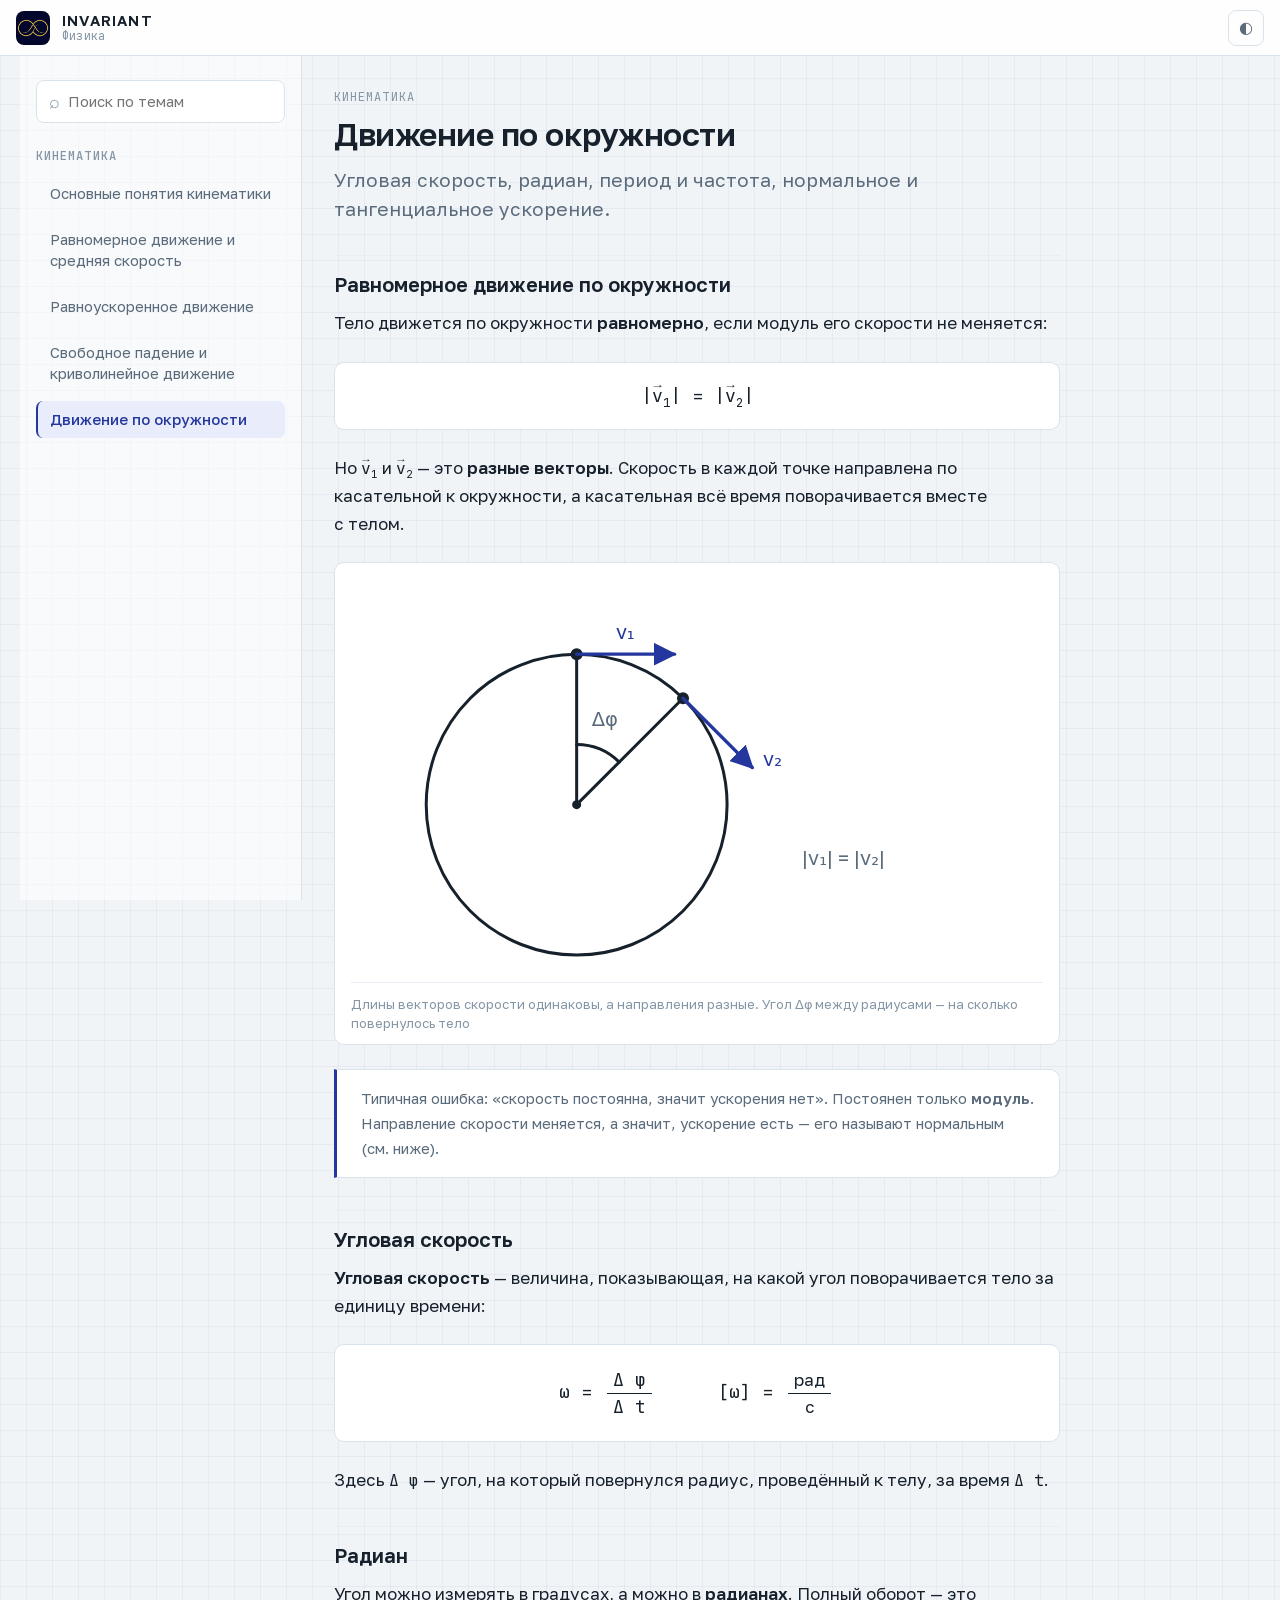
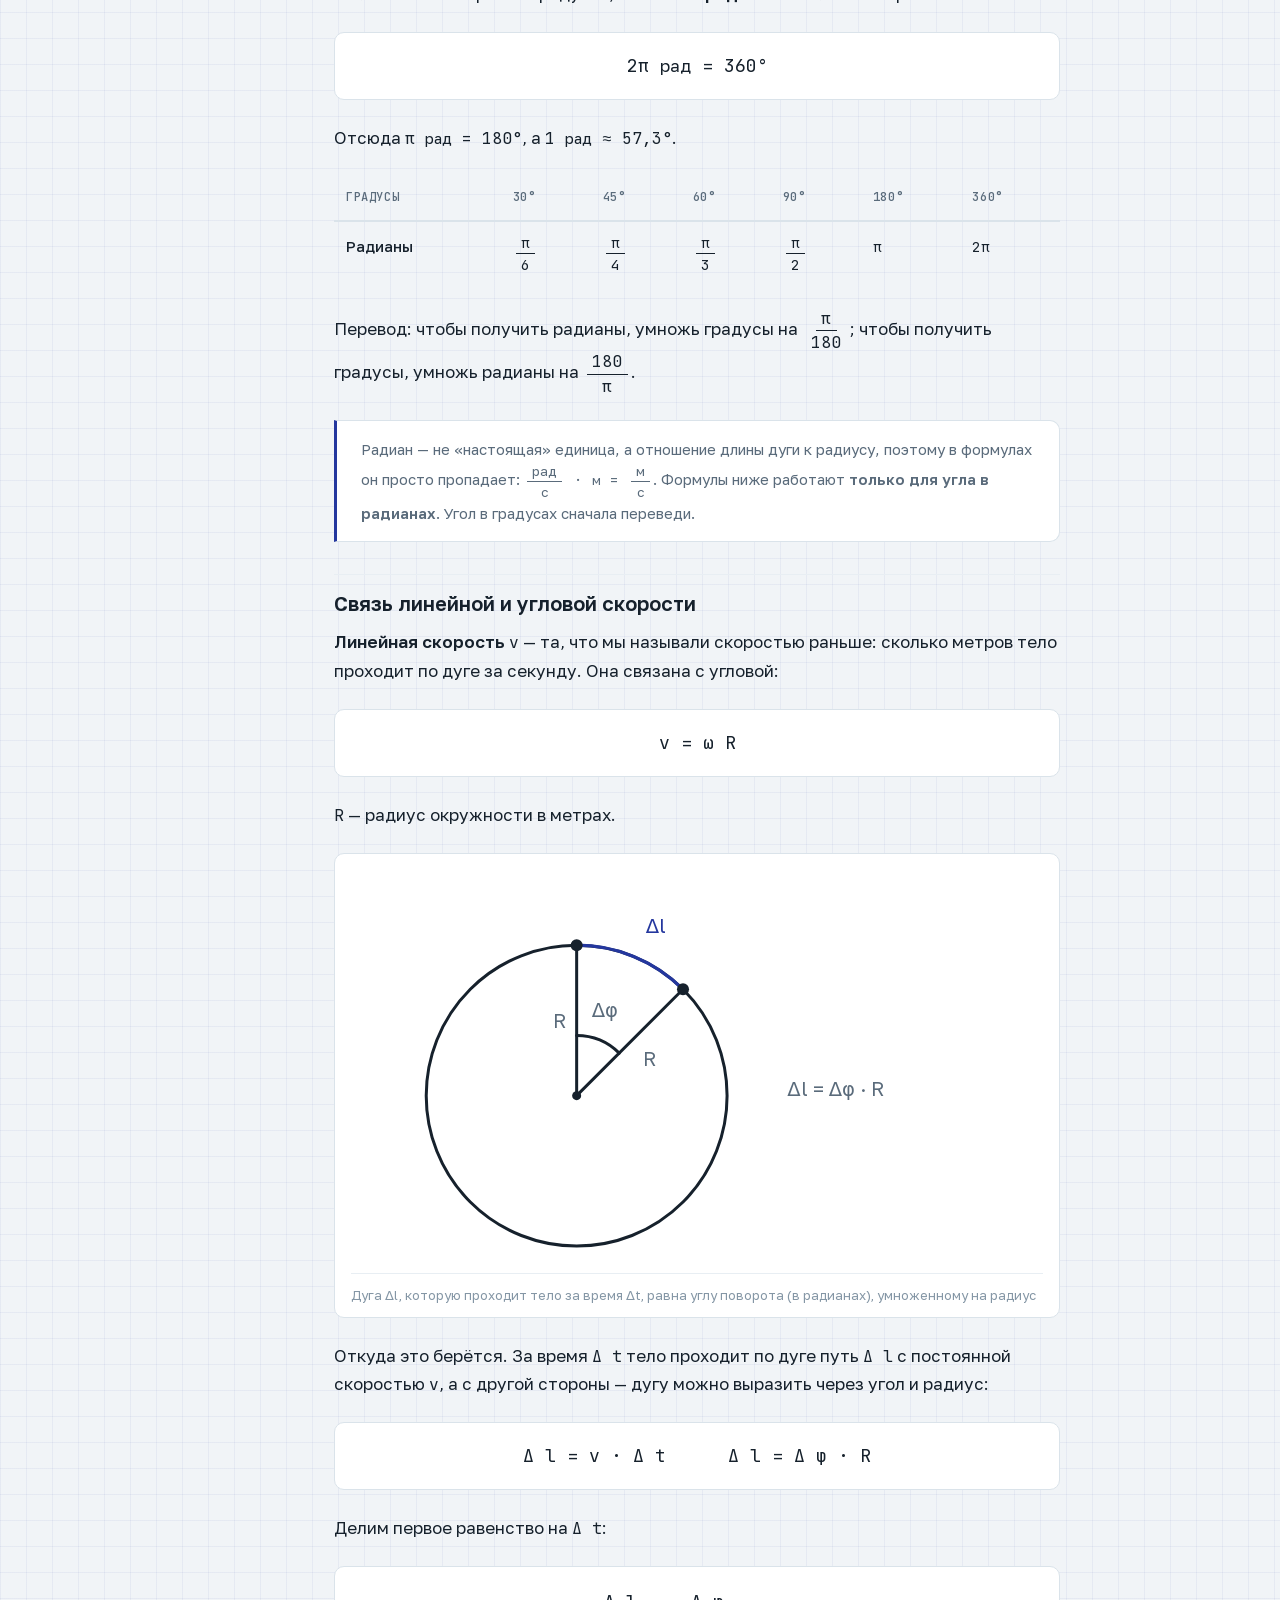
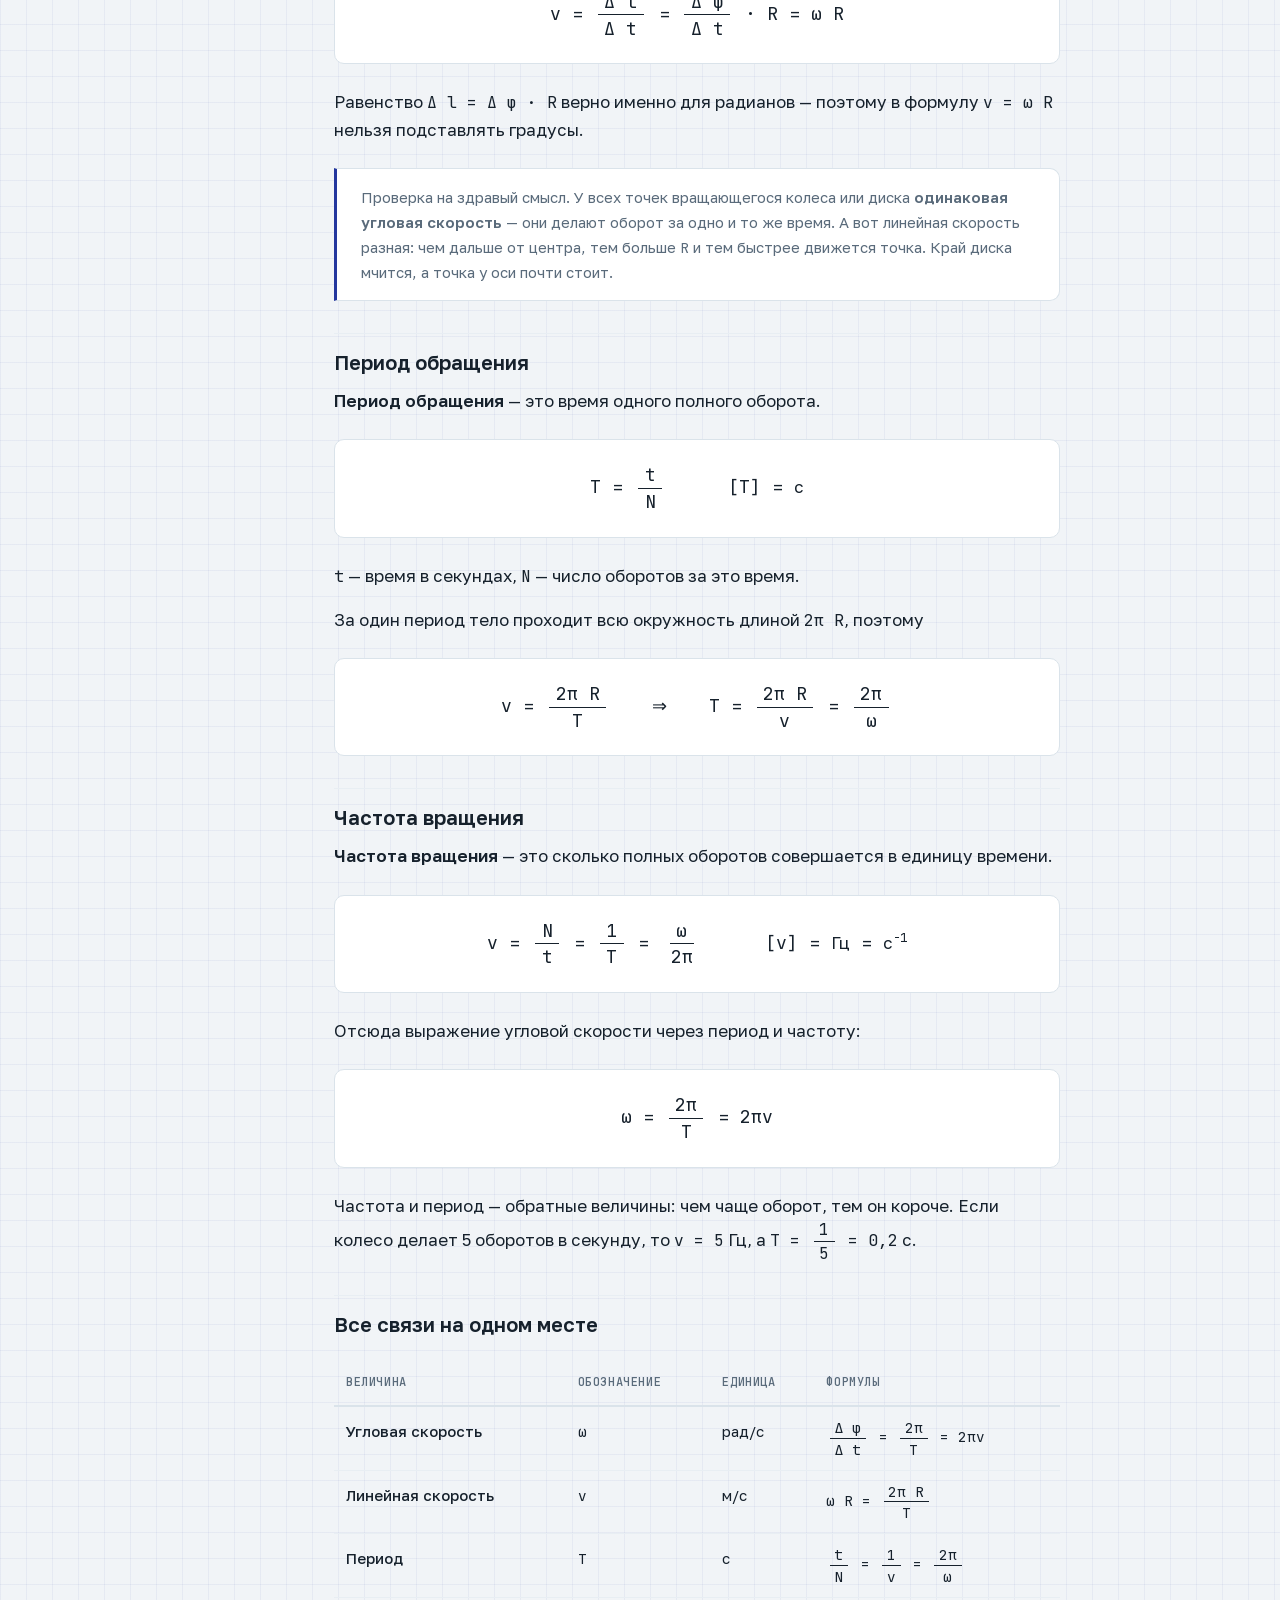
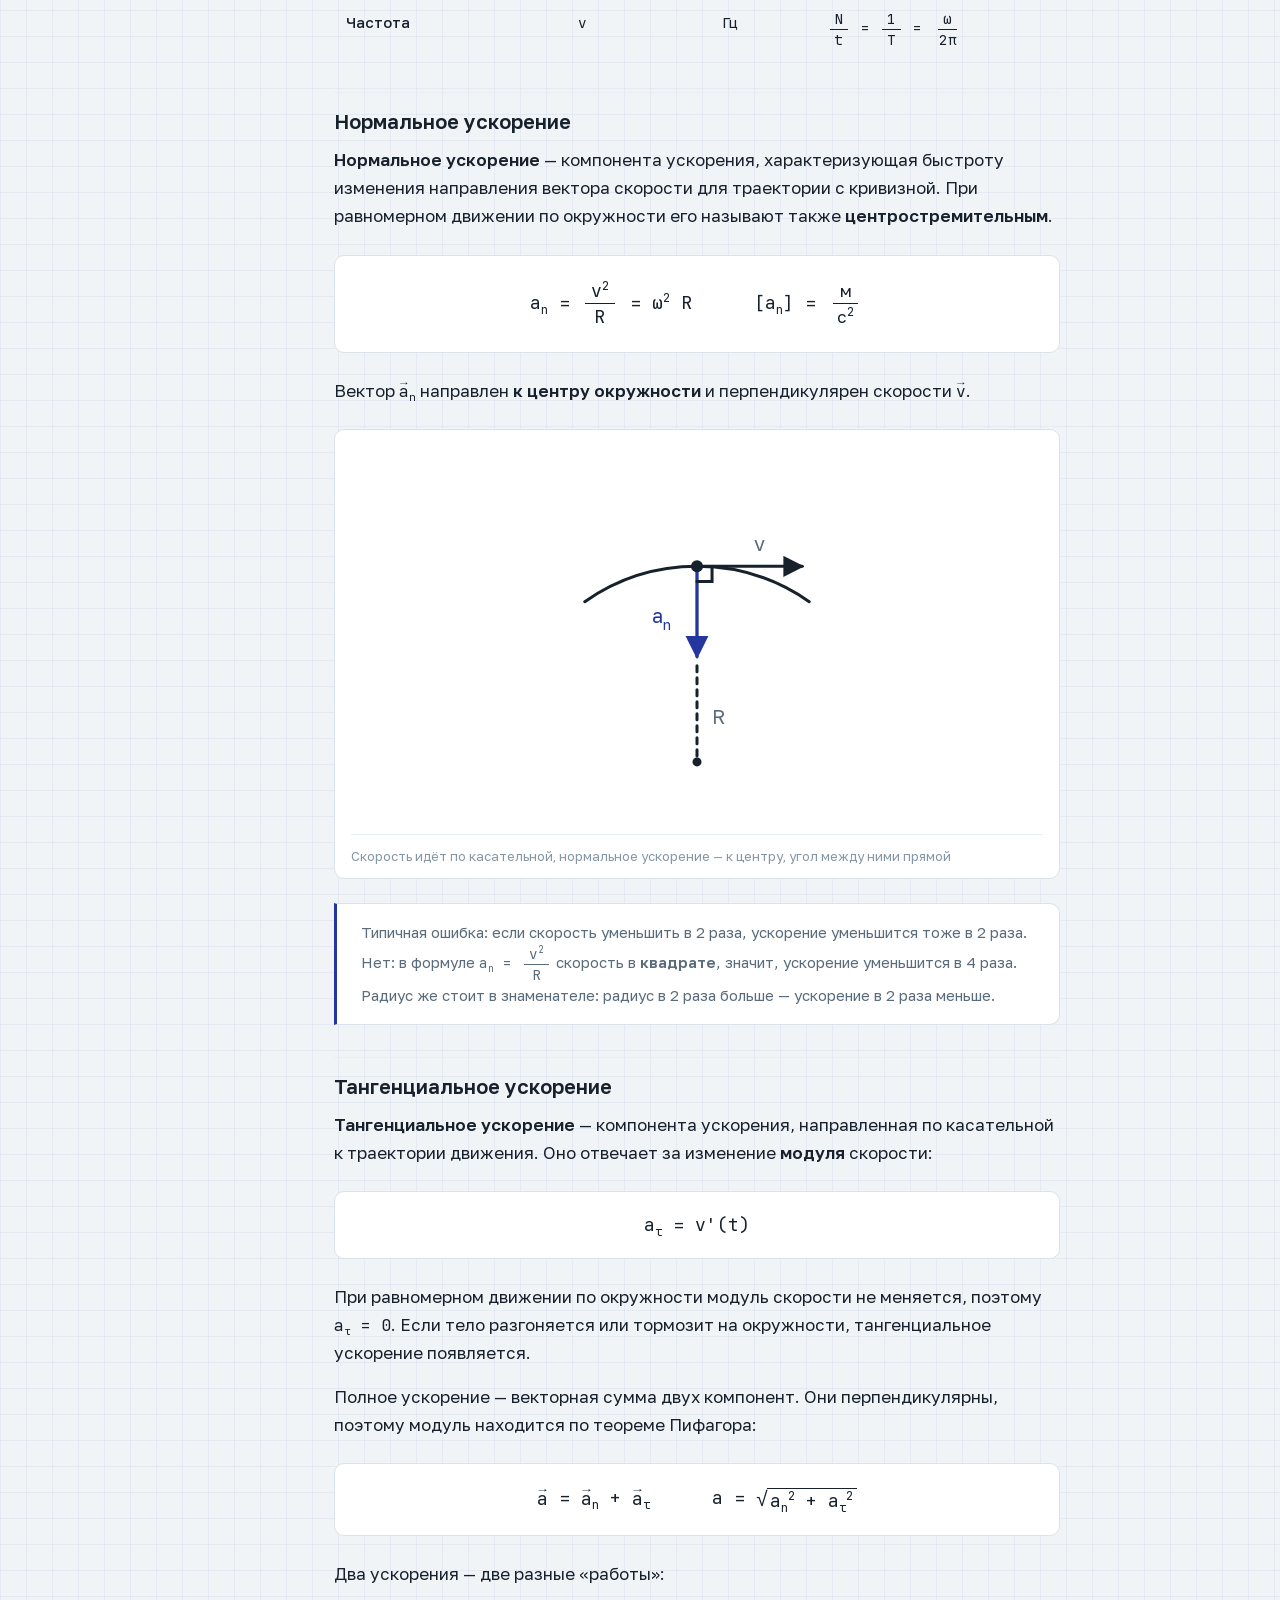
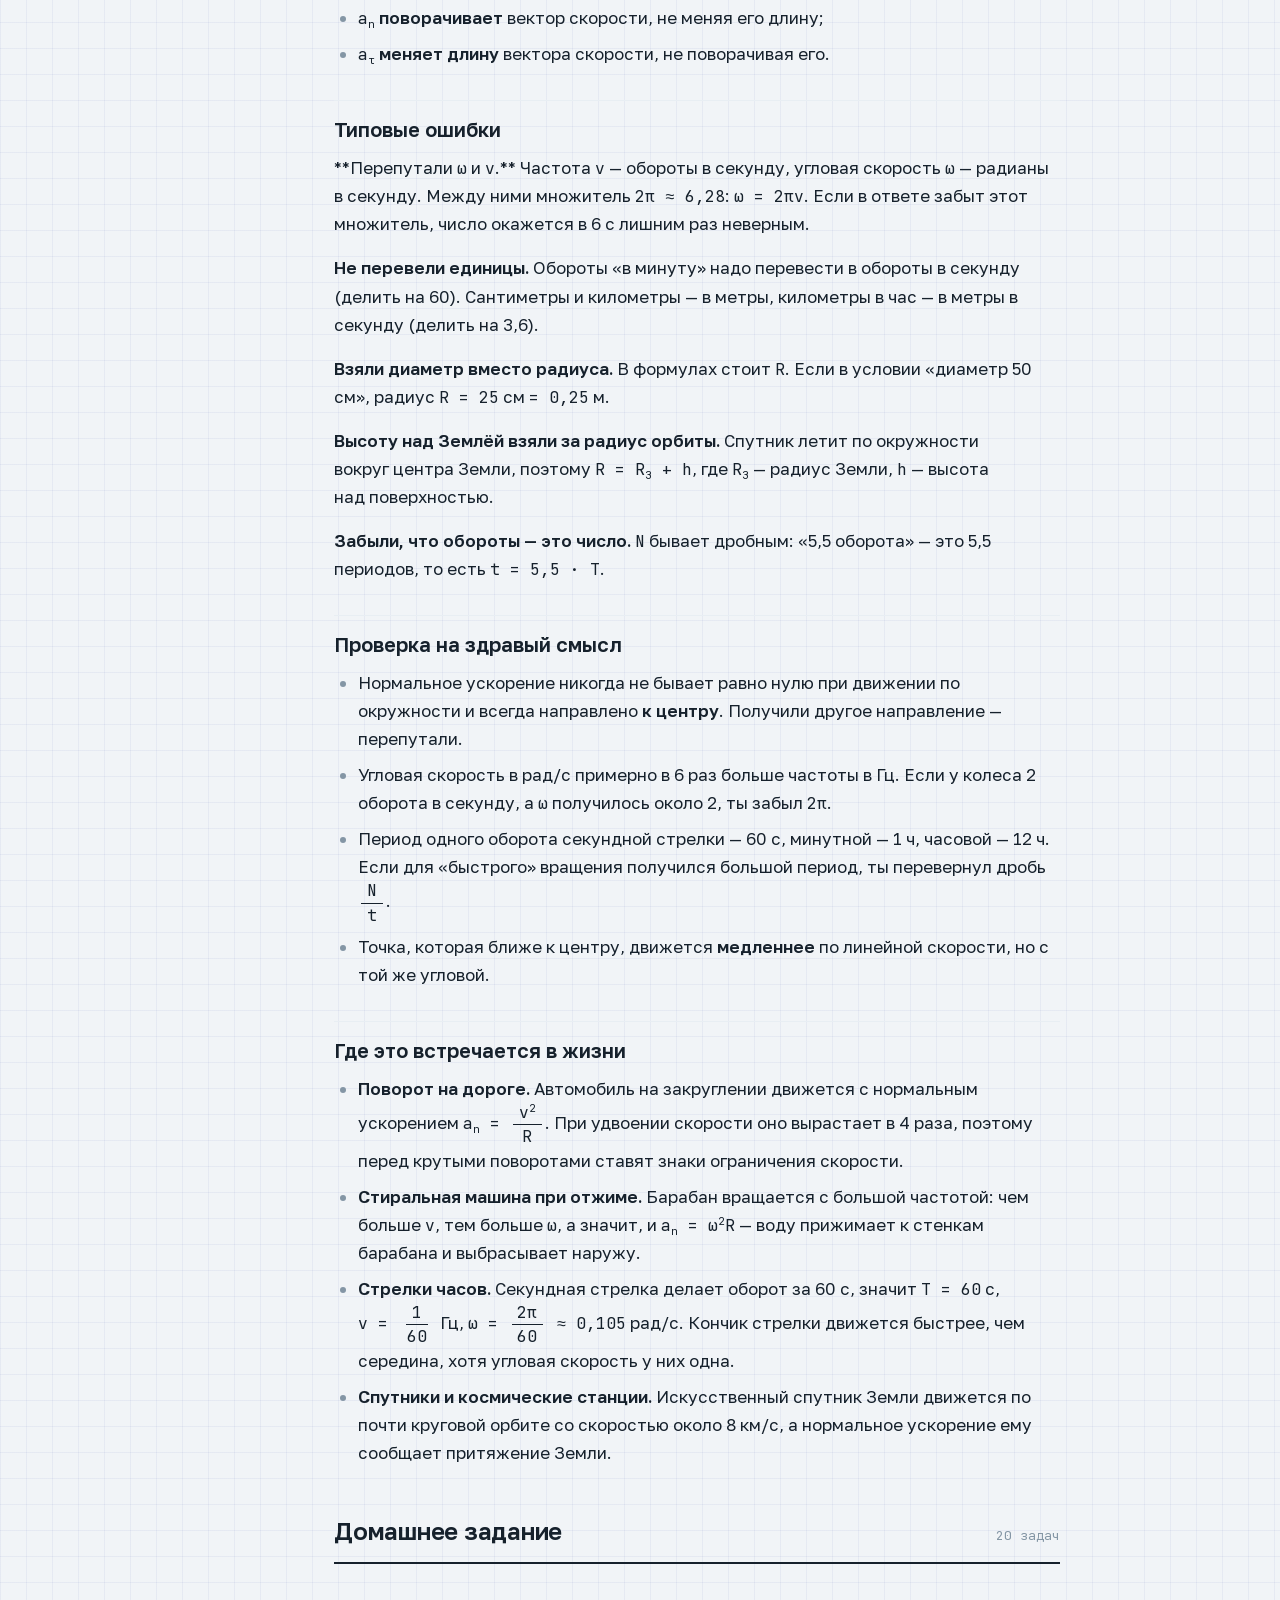
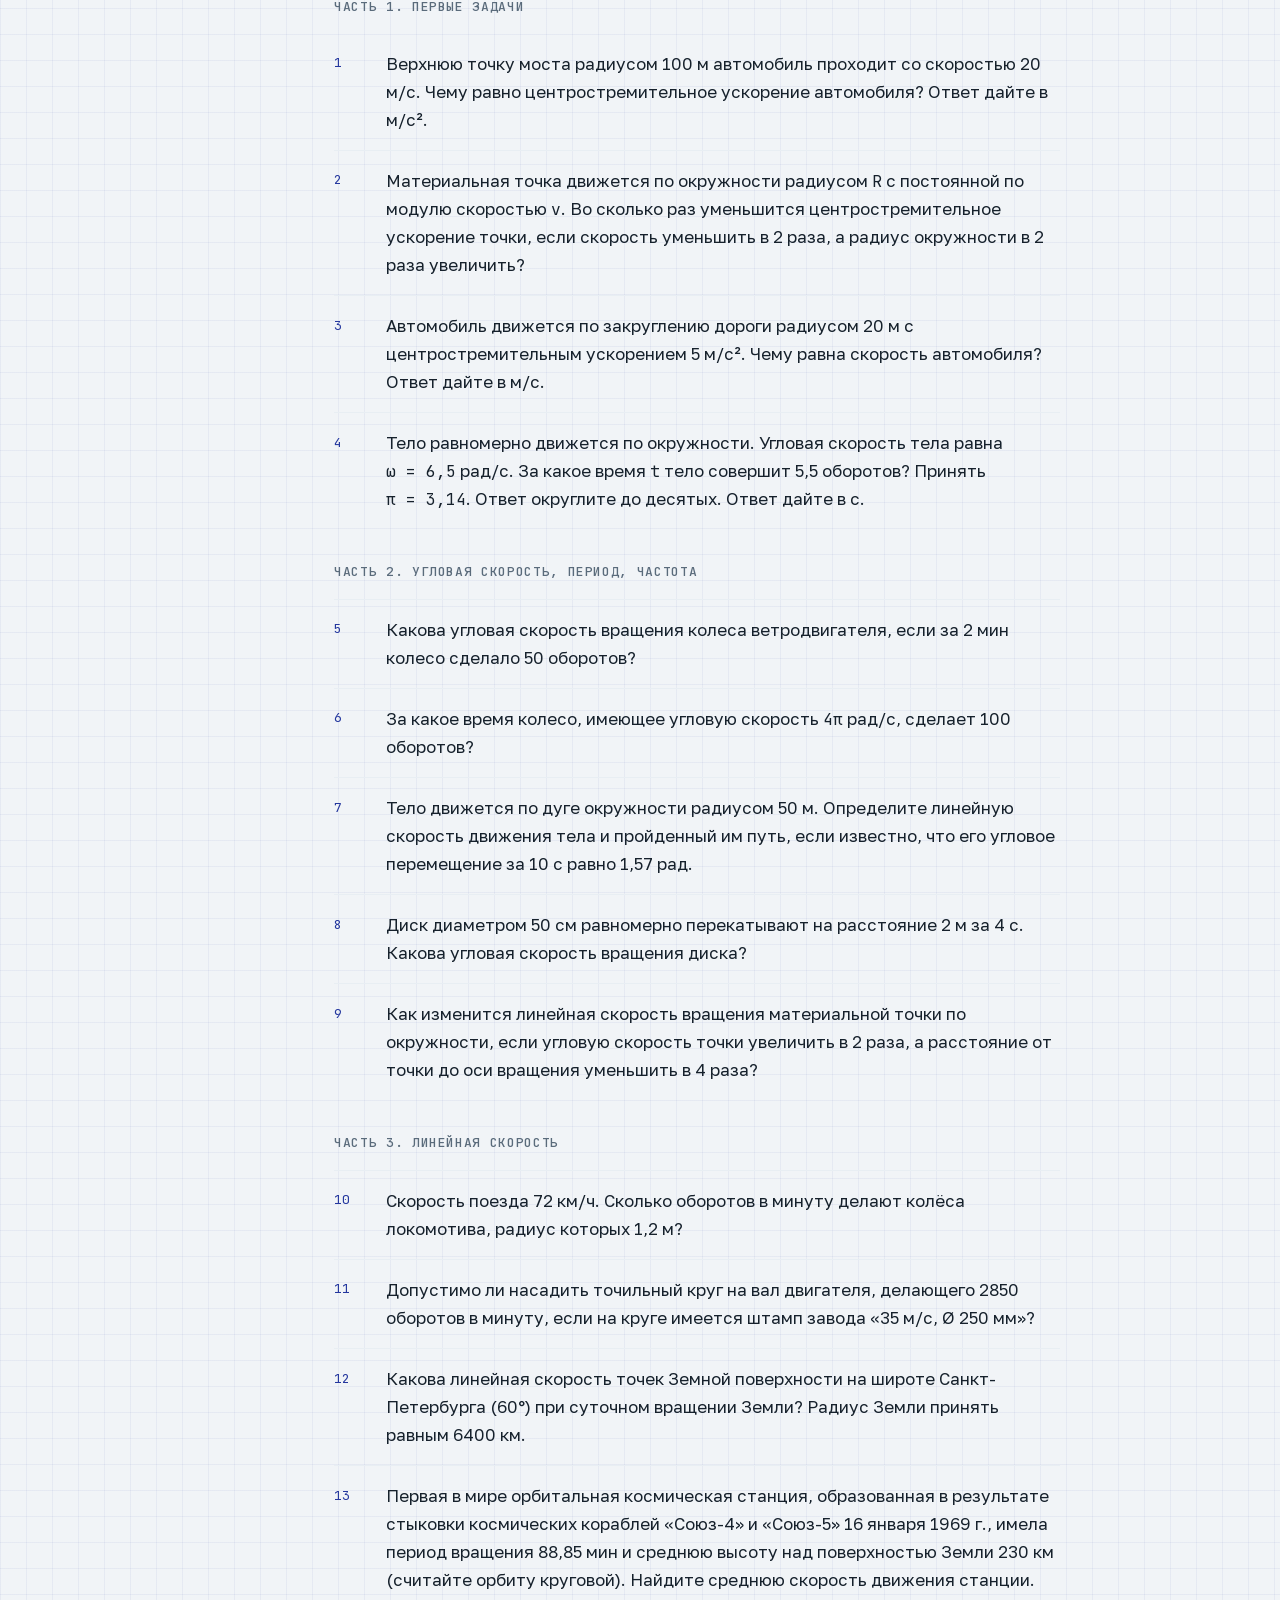
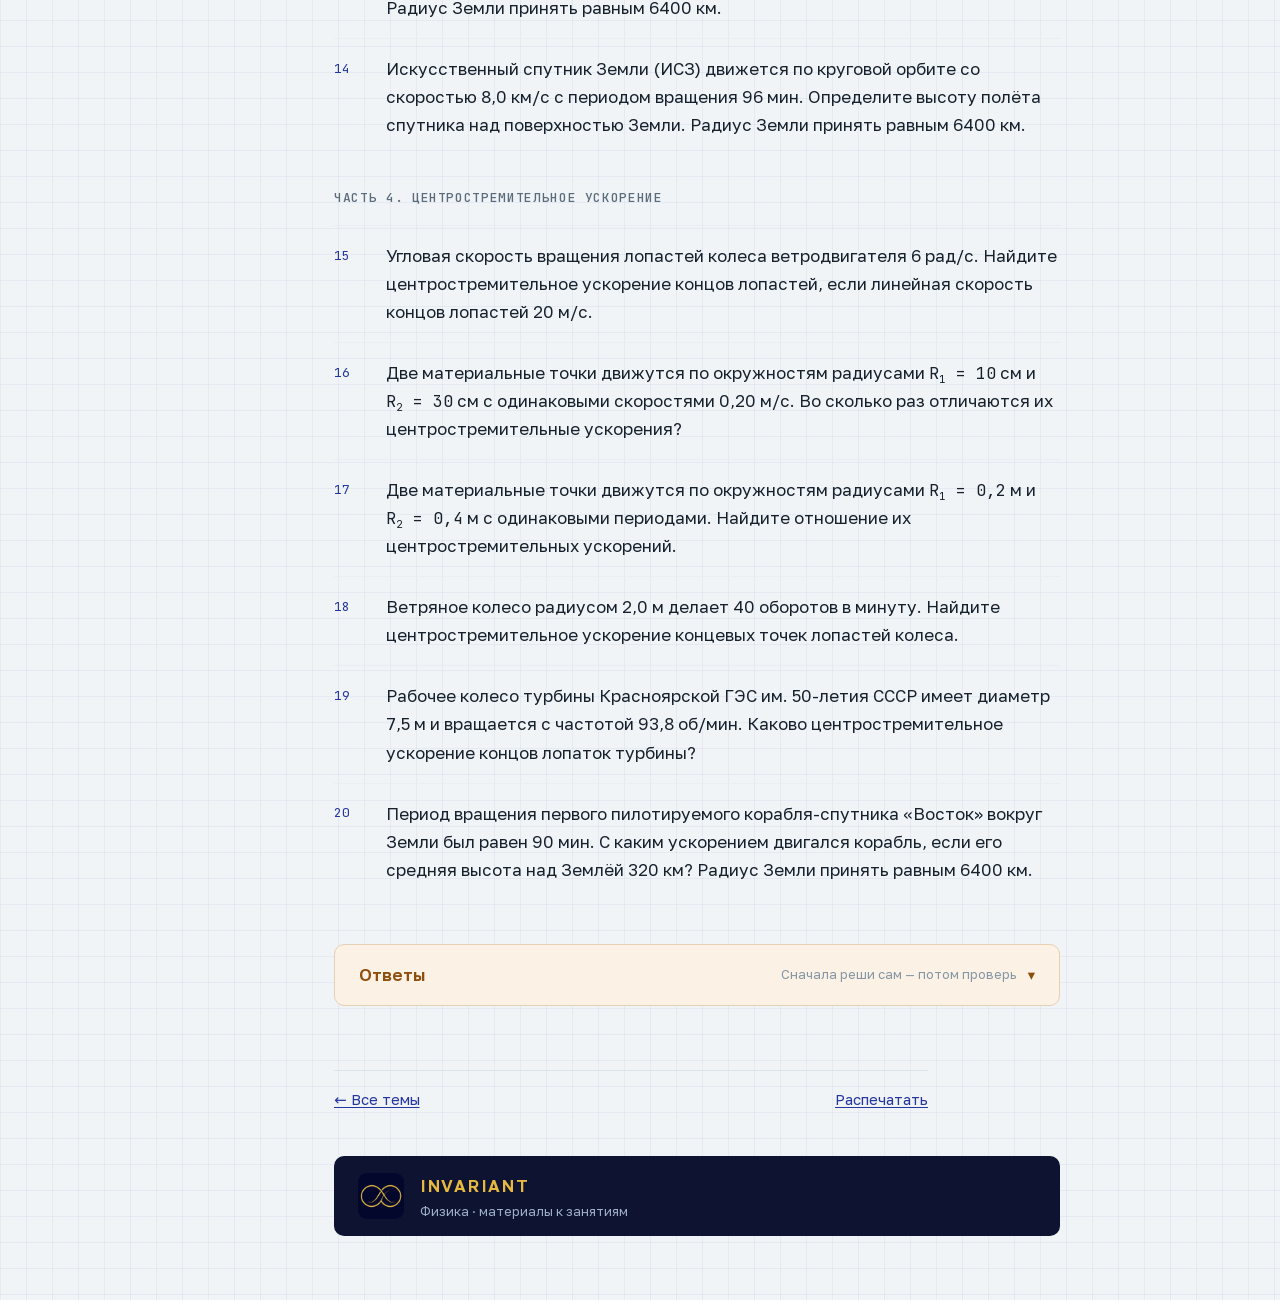
==== docs/t/kinematika/dvizhenie-po-okruzhnosti.html @ 4620480b "Тема: движение по окружности Угловая скорость, радиан (2π рад = 360°), период, частота, нормальное и" ====
<!doctype html>
<html lang="ru" class="">
<head>
<meta charset="utf-8">
<meta name="viewport" content="width=device-width, initial-scale=1">
<title>Движение по окружности — INVARIANT</title>
<link rel="stylesheet" href="../../assets/fonts.css">
<link rel="stylesheet" href="../../assets/style.css">
<link rel="icon" href="../../assets/img/logo-mark.png">
<link rel="apple-touch-icon" href="../../assets/img/logo-mark.png">
<meta name="theme-color" content="#0d1330">
</head>
<body>
<header class="topbar">
<button class="icon-btn menu-btn" id="menu-btn" aria-label="Открыть список тем" aria-expanded="false">☰</button>
<a class="brand" href="../../index.html">
  <img class="brand-logo" src="../../assets/img/logo-mark.png" alt="" width="34" height="34">
  <span class="brand-text">INVARIANT<span class="brand-sub">Физика</span></span>
</a>
<div class="topbar-right">
<button class="icon-btn" id="theme-btn" aria-label="Сменить оформление">◐</button>
</div>
</header>
<div class="shell">
<nav class="sidebar" id="sidebar" aria-label="Разделы">
<div class="nav-inner">
<label class="search-box">
  <span class="search-icon" aria-hidden="true">⌕</span>
  <input type="search" id="nav-search" placeholder="Поиск по темам" autocomplete="off" aria-label="Поиск по темам">
</label>
<div id="nav-list"><div class="nav-group"><h3>Кинематика</h3><ul><li><a href="../../t/kinematika/osnovnye-ponyatiya.html">Основные понятия кинематики</a></li><li><a href="../../t/kinematika/srednyaya-skorost.html">Равномерное движение и средняя скорость</a></li><li><a href="../../t/kinematika/ravnouskorennoe-dvizhenie.html">Равноускоренное движение</a></li><li><a href="../../t/kinematika/svobodnoe-padenie-i-krivolineynoe-dvizhenie.html">Свободное падение и криволинейное движение</a></li><li><a href="../../t/kinematika/dvizhenie-po-okruzhnosti.html" class="active">Движение по окружности</a></li></ul></div></div>
<p class="nav-empty" id="nav-empty" hidden>Ничего не нашлось</p>
</div>
</nav>
<main class="content">
<article class="topic">
<p class="eyebrow">Кинематика</p>
<h1>Движение по окружности</h1>
<p class="lede">Угловая скорость, радиан, период и частота, нормальное и тангенциальное ускорение.</p>
<section class="theory"><h3 id="ravnomernoe-dvizhenie-po-okruzhnosti">Равномерное движение по окружности</h3><p>Тело движется по окружности <strong>равномерно</strong>, если модуль его скорости не меняется:</p><div class="math-block">|<span class="m-vec">v</span><sub>1</sub>| = |<span class="m-vec">v</span><sub>2</sub>|</div><p>Но <span class="math"><span class="m-vec">v</span><sub>1</sub></span> и <span class="math"><span class="m-vec">v</span><sub>2</sub></span> — это <strong>разные векторы</strong>. Скорость в каждой точке направлена по касательной к окружности, а касательная всё время поворачивается вместе с телом.</p><figure class="fig">
<svg viewBox="0 0 460 260" role="img" aria-label="Тело на окружности в двух точках: скорости v1 и v2 равны по модулю и направлены по касательным, между радиусами угол Δφ">
  <defs>
    <marker id="ar-okr1" viewBox="0 0 10 10" refX="9" refY="5" markerWidth="7" markerHeight="7" orient="auto-start-reverse">
      <path d="M0 0 L10 5 L0 10 z" class="fig-fill-accent"/>
    </marker>
  </defs>
  <circle class="fig-line" cx="150" cy="150" r="100"/>
  <line class="fig-line" x1="150" y1="150" x2="150" y2="50"/>
  <line class="fig-line" x1="150" y1="150" x2="220.7" y2="79.3"/>
  <path class="fig-line" d="M150 110 A 40 40 0 0 1 178.3 121.7"/>
  <text class="fig-t" x="160" y="98">Δφ</text>
  <circle class="fig-fill" cx="150" cy="150" r="3"/>
  <circle class="fig-fill" cx="150" cy="50" r="4"/>
  <circle class="fig-fill" cx="220.7" cy="79.3" r="4"/>
  <line class="fig-accent" x1="150" y1="50" x2="215" y2="50" marker-end="url(#ar-okr1)"/>
  <text class="fig-t fig-t-accent" x="176" y="40">v₁</text>
  <line class="fig-accent" x1="220.7" y1="79.3" x2="266.7" y2="125.3" marker-end="url(#ar-okr1)"/>
  <text class="fig-t fig-t-accent" x="274" y="124">v₂</text>
  <text class="fig-t" x="300" y="190">|v₁| = |v₂|</text>
</svg>
<figcaption>Длины векторов скорости одинаковы, а направления разные. Угол Δφ между радиусами — на сколько повернулось тело</figcaption>
</figure><aside class="note"><p>Типичная ошибка: «скорость постоянна, значит ускорения нет». Постоянен только <strong>модуль</strong>. Направление скорости меняется, а значит, ускорение есть — его называют нормальным (см. ниже).</p></aside><h3 id="uglovaya-skorost">Угловая скорость</h3><p><strong>Угловая скорость</strong> — величина, показывающая, на какой угол поворачивается тело за единицу времени:</p><div class="math-block">ω = <span class="m-frac"><span class="m-num">Δ φ</span><span class="m-den">Δ t</span></span> <span class="m-gap"></span> [ω] = <span class="m-frac"><span class="m-num"><span class="m-text">рад</span></span><span class="m-den"><span class="m-text">с</span></span></span></div><p>Здесь <span class="math">Δ φ</span> — угол, на который повернулся радиус, проведённый к телу, за время <span class="math">Δ t</span>.</p><h3 id="radian">Радиан</h3><p>Угол можно измерять в градусах, а можно в <strong>радианах</strong>. Полный оборот — это</p><div class="math-block">2π <span class="m-text">рад</span> = 360°</div><p>Отсюда <span class="math">π <span class="m-text">рад</span> = 180°</span>, а <span class="math">1 <span class="m-text">рад</span> ≈ 57,3°</span>.</p><div class="table-wrap"><table><thead><tr><th>Градусы</th><th>30°</th><th>45°</th><th>60°</th><th>90°</th><th>180°</th><th>360°</th></tr></thead><tbody><tr><td>Радианы</td><td><span class="math"><span class="m-frac"><span class="m-num">π</span><span class="m-den">6</span></span></span></td><td><span class="math"><span class="m-frac"><span class="m-num">π</span><span class="m-den">4</span></span></span></td><td><span class="math"><span class="m-frac"><span class="m-num">π</span><span class="m-den">3</span></span></span></td><td><span class="math"><span class="m-frac"><span class="m-num">π</span><span class="m-den">2</span></span></span></td><td><span class="math">π</span></td><td><span class="math">2π</span></td></tr></tbody></table></div><p>Перевод: чтобы получить радианы, умножь градусы на <span class="math"><span class="m-frac"><span class="m-num">π</span><span class="m-den">180</span></span></span>; чтобы получить градусы, умножь радианы на <span class="math"><span class="m-frac"><span class="m-num">180</span><span class="m-den">π</span></span></span>.</p><aside class="note"><p>Радиан — не «настоящая» единица, а отношение длины дуги к радиусу, поэтому в формулах он просто пропадает: <span class="math"><span class="m-frac"><span class="m-num"><span class="m-text">рад</span></span><span class="m-den"><span class="m-text">с</span></span></span> · <span class="m-text">м</span> = <span class="m-frac"><span class="m-num"><span class="m-text">м</span></span><span class="m-den"><span class="m-text">с</span></span></span></span>. Формулы ниже работают <strong>только для угла в радианах</strong>. Угол в градусах сначала переведи.</p></aside><h3 id="svyaz-lineynoy-i-uglovoy-skorosti">Связь линейной и угловой скорости</h3><p><strong>Линейная скорость</strong> <span class="math">v</span> — та, что мы называли скоростью раньше: сколько метров тело проходит по дуге за секунду. Она связана с угловой:</p><div class="math-block">v = ω R</div><p><span class="math">R</span> — радиус окружности в метрах.</p><figure class="fig">
<svg viewBox="0 0 460 260" role="img" aria-label="Дуга Δl на окружности радиуса R, стягиваемая углом Δφ">
  <circle class="fig-line" cx="150" cy="150" r="100"/>
  <line class="fig-line" x1="150" y1="150" x2="150" y2="50"/>
  <line class="fig-line" x1="150" y1="150" x2="220.7" y2="79.3"/>
  <path class="fig-accent" d="M150 50 A 100 100 0 0 1 220.7 79.3"/>
  <path class="fig-line" d="M150 110 A 40 40 0 0 1 178.3 121.7"/>
  <text class="fig-t" x="160" y="98">Δφ</text>
  <text class="fig-t" x="134" y="105">R</text>
  <text class="fig-t" x="194" y="130">R</text>
  <text class="fig-t fig-t-accent" x="196" y="42">Δl</text>
  <circle class="fig-fill" cx="150" cy="150" r="3"/>
  <circle class="fig-fill" cx="150" cy="50" r="4"/>
  <circle class="fig-fill" cx="220.7" cy="79.3" r="4"/>
  <text class="fig-t" x="290" y="150">Δl = Δφ · R</text>
</svg>
<figcaption>Дуга Δl, которую проходит тело за время Δt, равна углу поворота (в радианах), умноженному на радиус</figcaption>
</figure><p>Откуда это берётся. За время <span class="math">Δ t</span> тело проходит по дуге путь <span class="math">Δ l</span> с постоянной скоростью <span class="math">v</span>, а с другой стороны — дугу можно выразить через угол и радиус:</p><div class="math-block">Δ l = v · Δ t <span class="m-gap"></span> Δ l = Δ φ · R</div><p>Делим первое равенство на <span class="math">Δ t</span>:</p><div class="math-block">v = <span class="m-frac"><span class="m-num">Δ l</span><span class="m-den">Δ t</span></span> = <span class="m-frac"><span class="m-num">Δ φ</span><span class="m-den">Δ t</span></span> · R = ω R</div><p>Равенство <span class="math">Δ l = Δ φ · R</span> верно именно для радианов — поэтому в формулу <span class="math">v = ω R</span> нельзя подставлять градусы.</p><aside class="note"><p>Проверка на здравый смысл. У всех точек вращающегося колеса или диска <strong>одинаковая угловая скорость</strong> — они делают оборот за одно и то же время. А вот линейная скорость разная: чем дальше от центра, тем больше <span class="math">R</span> и тем быстрее движется точка. Край диска мчится, а точка у оси почти стоит.</p></aside><h3 id="period-obrascheniya">Период обращения</h3><p><strong>Период обращения</strong> — это время одного полного оборота.</p><div class="math-block">T = <span class="m-frac"><span class="m-num">t</span><span class="m-den">N</span></span> <span class="m-gap"></span> [T] = <span class="m-text">с</span></div><p><span class="math">t</span> — время в секундах, <span class="math">N</span> — число оборотов за это время.</p><p>За один период тело проходит всю окружность длиной <span class="math">2π R</span>, поэтому</p><div class="math-block">v = <span class="m-frac"><span class="m-num">2π R</span><span class="m-den">T</span></span> <span class="m-gap-s"></span> ⇒ <span class="m-gap-s"></span> T = <span class="m-frac"><span class="m-num">2π R</span><span class="m-den">v</span></span> = <span class="m-frac"><span class="m-num">2π</span><span class="m-den">ω</span></span></div><h3 id="chastota-vrascheniya">Частота вращения</h3><p><strong>Частота вращения</strong> — это сколько полных оборотов совершается в единицу времени.</p><div class="math-block">ν = <span class="m-frac"><span class="m-num">N</span><span class="m-den">t</span></span> = <span class="m-frac"><span class="m-num">1</span><span class="m-den">T</span></span> = <span class="m-frac"><span class="m-num">ω</span><span class="m-den">2π</span></span> <span class="m-gap"></span> [ν] = <span class="m-text">Гц</span> = <span class="m-text">с</span><sup>-1</sup></div><p>Отсюда выражение угловой скорости через период и частоту:</p><div class="math-block">ω = <span class="m-frac"><span class="m-num">2π</span><span class="m-den">T</span></span> = 2πν</div><p>Частота и период — обратные величины: чем чаще оборот, тем он короче. Если колесо делает 5 оборотов в секунду, то <span class="math">ν = 5</span> Гц, а <span class="math">T = <span class="m-frac"><span class="m-num">1</span><span class="m-den">5</span></span> = 0,2</span> с.</p><h3 id="vse-svyazi-na-odnom-meste">Все связи на одном месте</h3><div class="table-wrap"><table><thead><tr><th>Величина</th><th>Обозначение</th><th>Единица</th><th>Формулы</th></tr></thead><tbody><tr><td>Угловая скорость</td><td><span class="math">ω</span></td><td>рад/с</td><td><span class="math"><span class="m-frac"><span class="m-num">Δ φ</span><span class="m-den">Δ t</span></span> = <span class="m-frac"><span class="m-num">2π</span><span class="m-den">T</span></span> = 2πν</span></td></tr><tr><td>Линейная скорость</td><td><span class="math">v</span></td><td>м/с</td><td><span class="math">ω R = <span class="m-frac"><span class="m-num">2π R</span><span class="m-den">T</span></span></span></td></tr><tr><td>Период</td><td><span class="math">T</span></td><td>с</td><td><span class="math"><span class="m-frac"><span class="m-num">t</span><span class="m-den">N</span></span> = <span class="m-frac"><span class="m-num">1</span><span class="m-den">ν</span></span> = <span class="m-frac"><span class="m-num">2π</span><span class="m-den">ω</span></span></span></td></tr><tr><td>Частота</td><td><span class="math">ν</span></td><td>Гц</td><td><span class="math"><span class="m-frac"><span class="m-num">N</span><span class="m-den">t</span></span> = <span class="m-frac"><span class="m-num">1</span><span class="m-den">T</span></span> = <span class="m-frac"><span class="m-num">ω</span><span class="m-den">2π</span></span></span></td></tr></tbody></table></div><h3 id="normalnoe-uskorenie">Нормальное ускорение</h3><p><strong>Нормальное ускорение</strong> — компонента ускорения, характеризующая быстроту изменения направления вектора скорости для траектории с кривизной. При равномерном движении по окружности его называют также <strong>центростремительным</strong>.</p><div class="math-block">a<sub>n</sub> = <span class="m-frac"><span class="m-num">v<sup>2</sup></span><span class="m-den">R</span></span> = ω<sup>2</sup> R <span class="m-gap"></span> [a<sub>n</sub>] = <span class="m-frac"><span class="m-num"><span class="m-text">м</span></span><span class="m-den"><span class="m-text">с</span><sup>2</sup></span></span></div><p>Вектор <span class="math"><span class="m-vec">a</span><sub>n</sub></span> направлен <strong>к центру окружности</strong> и перпендикулярен скорости <span class="math"><span class="m-vec">v</span></span>.</p><figure class="fig">
<svg viewBox="0 0 460 250" role="img" aria-label="Участок окружности радиуса R: скорость v направлена по касательной, нормальное ускорение a_n — к центру, под прямым углом к скорости">
  <defs>
    <marker id="ar-okr3" viewBox="0 0 10 10" refX="9" refY="5" markerWidth="7" markerHeight="7" orient="auto-start-reverse">
      <path d="M0 0 L10 5 L0 10 z" class="fig-fill"/>
    </marker>
    <marker id="ar-okr3a" viewBox="0 0 10 10" refX="9" refY="5" markerWidth="7" markerHeight="7" orient="auto-start-reverse">
      <path d="M0 0 L10 5 L0 10 z" class="fig-fill-accent"/>
    </marker>
  </defs>
  <path class="fig-line" d="M155.4 103.5 A 130 130 0 0 1 304.6 103.5"/>
  <line class="fig-line" x1="230" y1="80" x2="300" y2="80" marker-end="url(#ar-okr3)"/>
  <text class="fig-t" x="268" y="70">v</text>
  <line class="fig-accent" x1="230" y1="80" x2="230" y2="140" marker-end="url(#ar-okr3a)"/>
  <text class="fig-t fig-t-accent" x="200" y="118">a<tspan dy="4" font-size="0.75em">n</tspan></text>
  <path class="fig-line" d="M240 80 L240 90 L230 90"/>
  <line class="fig-line" x1="230" y1="146" x2="230" y2="207" stroke-dasharray="4 4"/>
  <text class="fig-t" x="240" y="185">R</text>
  <circle class="fig-fill" cx="230" cy="80" r="4"/>
  <circle class="fig-fill" cx="230" cy="210" r="3"/>
</svg>
<figcaption>Скорость идёт по касательной, нормальное ускорение — к центру, угол между ними прямой</figcaption>
</figure><aside class="note"><p>Типичная ошибка: если скорость уменьшить в 2 раза, ускорение уменьшится тоже в 2 раза. Нет: в формуле <span class="math">a<sub>n</sub> = <span class="m-frac"><span class="m-num">v<sup>2</sup></span><span class="m-den">R</span></span></span> скорость в <strong>квадрате</strong>, значит, ускорение уменьшится в 4 раза. Радиус же стоит в знаменателе: радиус в 2 раза больше — ускорение в 2 раза меньше.</p></aside><h3 id="tangentsialnoe-uskorenie">Тангенциальное ускорение</h3><p><strong>Тангенциальное ускорение</strong> — компонента ускорения, направленная по касательной к траектории движения. Оно отвечает за изменение <strong>модуля</strong> скорости:</p><div class="math-block">a<sub>τ</sub> = v&#x27;(t)</div><p>При равномерном движении по окружности модуль скорости не меняется, поэтому <span class="math">a<sub>τ</sub> = 0</span>. Если тело разгоняется или тормозит на окружности, тангенциальное ускорение появляется.</p><p>Полное ускорение — векторная сумма двух компонент. Они перпендикулярны, поэтому модуль находится по теореме Пифагора:</p><div class="math-block"><span class="m-vec">a</span> = <span class="m-vec">a</span><sub>n</sub> + <span class="m-vec">a</span><sub>τ</sub> <span class="m-gap"></span> a = <span class="m-sqrt"><span class="m-radic">√</span><span class="m-rad">a<sub>n</sub><sup>2</sup> + a<sub>τ</sub><sup>2</sup></span></span></div><p>Два ускорения — две разные «работы»:</p><ul><li><span class="math">a<sub>n</sub></span> <strong>поворачивает</strong> вектор скорости, не меняя его длину;</li><li><span class="math">a<sub>τ</sub></span> <strong>меняет длину</strong> вектора скорости, не поворачивая его.</li></ul><h3 id="tipovye-oshibki">Типовые ошибки</h3><p>**Перепутали <span class="math">ω</span> и <span class="math">ν</span>.** Частота <span class="math">ν</span> — обороты в секунду, угловая скорость <span class="math">ω</span> — радианы в секунду. Между ними множитель <span class="math">2π ≈ 6,28</span>: <span class="math">ω = 2πν</span>. Если в ответе забыт этот множитель, число окажется в 6 с лишним раз неверным.</p><p><strong>Не перевели единицы.</strong> Обороты «в минуту» надо перевести в обороты в секунду (делить на 60). Сантиметры и километры — в метры, километры в час — в метры в секунду (делить на 3,6).</p><p><strong>Взяли диаметр вместо радиуса.</strong> В формулах стоит <span class="math">R</span>. Если в условии «диаметр 50 см», радиус <span class="math">R = 25</span> см <span class="math">= 0,25</span> м.</p><p><strong>Высоту над Землёй взяли за радиус орбиты.</strong> Спутник летит по окружности вокруг центра Земли, поэтому <span class="math">R = R<sub>З</sub> + h</span>, где <span class="math">R<sub>З</sub></span> — радиус Земли, <span class="math">h</span> — высота над поверхностью.</p><p><strong>Забыли, что обороты — это число.</strong> <span class="math">N</span> бывает дробным: «5,5 оборота» — это 5,5 периодов, то есть <span class="math">t = 5,5 · T</span>.</p><h3 id="proverka-na-zdravyy-smysl">Проверка на здравый смысл</h3><ul><li>Нормальное ускорение никогда не бывает равно нулю при движении по окружности и всегда направлено <strong>к центру</strong>. Получили другое направление — перепутали.</li><li>Угловая скорость в рад/с примерно в 6 раз больше частоты в Гц. Если у колеса 2 оборота в секунду, а <span class="math">ω</span> получилось около 2, ты забыл <span class="math">2π</span>.</li><li>Период одного оборота секундной стрелки — 60 с, минутной — 1 ч, часовой — 12 ч. Если для «быстрого» вращения получился большой период, ты перевернул дробь <span class="math"><span class="m-frac"><span class="m-num">N</span><span class="m-den">t</span></span></span>.</li><li>Точка, которая ближе к центру, движется <strong>медленнее</strong> по линейной скорости, но с той же угловой.</li></ul><h3 id="gde-eto-vstrechaetsya-v-zhizni">Где это встречается в жизни</h3><ul><li><strong>Поворот на дороге.</strong> Автомобиль на закруглении движется с нормальным ускорением <span class="math">a<sub>n</sub> = <span class="m-frac"><span class="m-num">v<sup>2</sup></span><span class="m-den">R</span></span></span>. При удвоении скорости оно вырастает в 4 раза, поэтому перед крутыми поворотами ставят знаки ограничения скорости.</li><li><strong>Стиральная машина при отжиме.</strong> Барабан вращается с большой частотой: чем больше <span class="math">ν</span>, тем больше <span class="math">ω</span>, а значит, и <span class="math">a<sub>n</sub> = ω<sup>2</sup>R</span> — воду прижимает к стенкам барабана и выбрасывает наружу.</li><li><strong>Стрелки часов.</strong> Секундная стрелка делает оборот за 60 с, значит <span class="math">T = 60</span> с, <span class="math">ν = <span class="m-frac"><span class="m-num">1</span><span class="m-den">60</span></span></span> Гц, <span class="math">ω = <span class="m-frac"><span class="m-num">2π</span><span class="m-den">60</span></span> ≈ 0,105</span> рад/с. Кончик стрелки движется быстрее, чем середина, хотя угловая скорость у них одна.</li><li><strong>Спутники и космические станции.</strong> Искусственный спутник Земли движется по почти круговой орбите со скоростью около 8 км/с, а нормальное ускорение ему сообщает притяжение Земли.</li></ul></section>
<section class="tasks">
<h2 class="section-head"><span class="section-kicker">Домашнее задание</span>
<span class="task-count">20 задач</span></h2>
<h3 class="task-group">Часть 1. Первые задачи</h3><article class="task"><div class="task-num">1</div><div class="task-body">Верхнюю точку моста радиусом 100 м автомобиль проходит со скоростью 20 м/с. Чему равно центростремительное ускорение автомобиля? Ответ дайте в м/с².</div></article><article class="task"><div class="task-num">2</div><div class="task-body">Материальная точка движется по окружности радиусом <span class="math">R</span> с постоянной по модулю скоростью <span class="math">v</span>. Во сколько раз уменьшится центростремительное ускорение точки, если скорость уменьшить в 2 раза, а радиус окружности в 2 раза увеличить?</div></article><article class="task"><div class="task-num">3</div><div class="task-body">Автомобиль движется по закруглению дороги радиусом 20 м с центростремительным ускорением 5 м/с². Чему равна скорость автомобиля? Ответ дайте в м/с.</div></article><article class="task"><div class="task-num">4</div><div class="task-body">Тело равномерно движется по окружности. Угловая скорость тела равна <span class="math">ω = 6,5</span> рад/с. За какое время <span class="math">t</span> тело совершит 5,5 оборотов? Принять <span class="math">π = 3,14</span>. Ответ округлите до десятых. Ответ дайте в с.</div></article><h3 class="task-group">Часть 2. Угловая скорость, период, частота</h3><article class="task"><div class="task-num">5</div><div class="task-body">Какова угловая скорость вращения колеса ветродвигателя, если за 2 мин колесо сделало 50 оборотов?</div></article><article class="task"><div class="task-num">6</div><div class="task-body">За какое время колесо, имеющее угловую скорость <span class="math">4π</span> рад/с, сделает 100 оборотов?</div></article><article class="task"><div class="task-num">7</div><div class="task-body">Тело движется по дуге окружности радиусом 50 м. Определите линейную скорость движения тела и пройденный им путь, если известно, что его угловое перемещение за 10 с равно 1,57 рад.</div></article><article class="task"><div class="task-num">8</div><div class="task-body">Диск диаметром 50 см равномерно перекатывают на расстояние 2 м за 4 с. Какова угловая скорость вращения диска?</div></article><article class="task"><div class="task-num">9</div><div class="task-body">Как изменится линейная скорость вращения материальной точки по окружности, если угловую скорость точки увеличить в 2 раза, а расстояние от точки до оси вращения уменьшить в 4 раза?</div></article><h3 class="task-group">Часть 3. Линейная скорость</h3><article class="task"><div class="task-num">10</div><div class="task-body">Скорость поезда 72 км/ч. Сколько оборотов в минуту делают колёса локомотива, радиус которых 1,2 м?</div></article><article class="task"><div class="task-num">11</div><div class="task-body">Допустимо ли насадить точильный круг на вал двигателя, делающего 2850 оборотов в минуту, если на круге имеется штамп завода «35 м/с, Ø 250 мм»?</div></article><article class="task"><div class="task-num">12</div><div class="task-body">Какова линейная скорость точек Земной поверхности на широте Санкт-Петербурга (60°) при суточном вращении Земли? Радиус Земли принять равным 6400 км.</div></article><article class="task"><div class="task-num">13</div><div class="task-body">Первая в мире орбитальная космическая станция, образованная в результате стыковки космических кораблей «Союз-4» и «Союз-5» 16 января 1969 г., имела период вращения 88,85 мин и среднюю высоту над поверхностью Земли 230 км (считайте орбиту круговой). Найдите среднюю скорость движения станции. Радиус Земли принять равным 6400 км.</div></article><article class="task"><div class="task-num">14</div><div class="task-body">Искусственный спутник Земли (ИСЗ) движется по круговой орбите со скоростью 8,0 км/с с периодом вращения 96 мин. Определите высоту полёта спутника над поверхностью Земли. Радиус Земли принять равным 6400 км.</div></article><h3 class="task-group">Часть 4. Центростремительное ускорение</h3><article class="task"><div class="task-num">15</div><div class="task-body">Угловая скорость вращения лопастей колеса ветродвигателя 6 рад/с. Найдите центростремительное ускорение концов лопастей, если линейная скорость концов лопастей 20 м/с.</div></article><article class="task"><div class="task-num">16</div><div class="task-body">Две материальные точки движутся по окружностям радиусами <span class="math">R<sub>1</sub> = 10</span> см и <span class="math">R<sub>2</sub> = 30</span> см с одинаковыми скоростями 0,20 м/с. Во сколько раз отличаются их центростремительные ускорения?</div></article><article class="task"><div class="task-num">17</div><div class="task-body">Две материальные точки движутся по окружностям радиусами <span class="math">R<sub>1</sub> = 0,2</span> м и <span class="math">R<sub>2</sub> = 0,4</span> м с одинаковыми периодами. Найдите отношение их центростремительных ускорений.</div></article><article class="task"><div class="task-num">18</div><div class="task-body">Ветряное колесо радиусом 2,0 м делает 40 оборотов в минуту. Найдите центростремительное ускорение концевых точек лопастей колеса.</div></article><article class="task"><div class="task-num">19</div><div class="task-body">Рабочее колесо турбины Красноярской ГЭС им. 50-летия СССР имеет диаметр 7,5 м и вращается с частотой 93,8 об/мин. Каково центростремительное ускорение концов лопаток турбины?</div></article><article class="task"><div class="task-num">20</div><div class="task-body">Период вращения первого пилотируемого корабля-спутника «Восток» вокруг Земли был равен 90 мин. С каким ускорением двигался корабль, если его средняя высота над Землёй 320 км? Радиус Земли принять равным 6400 км.</div></article>
</section>
<section class="answers" id="otvety">
<button class="answers-toggle" id="answers-toggle" aria-expanded="false" aria-controls="answers-body">
  <span class="answers-label">Ответы</span>
  <span class="answers-hint">Сначала реши сам — потом проверь</span>
  <span class="chev" aria-hidden="true">▾</span>
</button>
<ol class="answers-list" id="answers-body" hidden><li><span class="ans-num">1</span><span class="ans-body"><span class="math">a<sub>n</sub> = <span class="m-frac"><span class="m-num">v<sup>2</sup></span><span class="m-den">R</span></span> = <span class="m-frac"><span class="m-num">20<sup>2</sup></span><span class="m-den">100</span></span> = 4 <span class="m-text">м/с</span><sup>2</sup></span>.</span></li><li><span class="ans-num">2</span><span class="ans-body">В 8 раз. Скорость в 2 раза меньше — <span class="math">v<sup>2</sup></span> уменьшается в 4 раза; радиус в 2 раза больше — ещё в 2 раза. Итого <span class="math">4 · 2 = 8</span>.</span></li><li><span class="ans-num">3</span><span class="ans-body"><span class="math">v = <span class="m-sqrt"><span class="m-radic">√</span><span class="m-rad">a<sub>n</sub> R</span></span> = <span class="m-sqrt"><span class="m-radic">√</span><span class="m-rad">5 · 20</span></span> = 10</span> м/с.</span></li><li><span class="ans-num">4</span><span class="ans-body"><span class="math">t ≈ 5,3</span> с. Один оборот — угол <span class="math">2π</span>, поэтому <span class="math">t = <span class="m-frac"><span class="m-num">2π N</span><span class="m-den">ω</span></span> = <span class="m-frac"><span class="m-num">2 · 3,14 · 5,5</span><span class="m-den">6,5</span></span> ≈ 5,3</span> с.</span></li><li><span class="ans-num">5</span><span class="ans-body"><span class="math">ω ≈ 2,6</span> рад/с. <span class="math">ω = 2π · <span class="m-frac"><span class="m-num">N</span><span class="m-den">t</span></span> = 2π · <span class="m-frac"><span class="m-num">50</span><span class="m-den">120</span></span></span>.</span></li><li><span class="ans-num">6</span><span class="ans-body"><span class="math">t = 50</span> с. <span class="math">t = <span class="m-frac"><span class="m-num">2π N</span><span class="m-den">ω</span></span> = <span class="m-frac"><span class="m-num">2π · 100</span><span class="m-den">4π</span></span></span>.</span></li><li><span class="ans-num">7</span><span class="ans-body"><span class="math">v ≈ 7,9</span> м/с, <span class="math">L ≈ 79</span> м. <span class="math">ω = <span class="m-frac"><span class="m-num">Δ φ</span><span class="m-den">Δ t</span></span> = 0,157</span> рад/с, <span class="math">v = ω R</span>, путь <span class="math">L = Δ φ · R</span>.</span></li><li><span class="ans-num">8</span><span class="ans-body"><span class="math">ω = 2</span> рад/с. Диск катится без проскальзывания, поэтому скорость его точек на краю равна скорости диска: <span class="math">v = <span class="m-frac"><span class="m-num">2</span><span class="m-den">4</span></span> = 0,5</span> м/с. Радиус <span class="math">R = 0,25</span> м, <span class="math">ω = <span class="m-frac"><span class="m-num">v</span><span class="m-den">R</span></span></span>.</span></li><li><span class="ans-num">9</span><span class="ans-body">Уменьшится в 2 раза. <span class="math">v = ω R</span>, поэтому <span class="math"><span class="m-frac"><span class="m-num">v<sub>2</sub></span><span class="m-den">v<sub>1</sub></span></span> = 2 · <span class="m-frac"><span class="m-num">1</span><span class="m-den">4</span></span> = <span class="m-frac"><span class="m-num">1</span><span class="m-den">2</span></span></span>.</span></li><li><span class="ans-num">10</span><span class="ans-body"><span class="math">≈ 159</span> об/мин. <span class="math">v = 20</span> м/с, <span class="math">ν = <span class="m-frac"><span class="m-num">v</span><span class="m-den">2π R</span></span> ≈ 2,65</span> Гц, за минуту в 60 раз больше: <span class="math">2,65 · 60 ≈ 159</span>.</span></li><li><span class="ans-num">11</span><span class="ans-body">Нет, недопустимо. Скорость точек края круга <span class="math">v = π d ν = π · 0,25 · 47,5 ≈ 37</span> м/с, а допустимая по штампу — 35 м/с.</span></li><li><span class="ans-num">12</span><span class="ans-body"><span class="math">v ≈ 230</span> м/с. Радиус окружности, по которой движется точка на широте <span class="math">60°</span>, меньше радиуса Земли: <span class="math">R = R<sub>З</sub> cos<span class="m-thin"></span> 60°</span>. Период <span class="math">T = 24</span> ч <span class="math">= 86400</span> с, <span class="math">v = <span class="m-frac"><span class="m-num">2π R</span><span class="m-den">T</span></span></span>.</span></li><li><span class="ans-num">13</span><span class="ans-body"><span class="math">v ≈ 7810</span> м/с (около 7,8 км/с). Радиус орбиты <span class="math">R = R<sub>З</sub> + h = 6630</span> км, <span class="math">v = <span class="m-frac"><span class="m-num">2π R</span><span class="m-den">T</span></span></span>, <span class="math">T = 5331</span> с.</span></li><li><span class="ans-num">14</span><span class="ans-body"><span class="math">h ≈ 9,3 · 10<sup>5</sup></span> м, то есть около 930 км. Радиус орбиты <span class="math">R = <span class="m-frac"><span class="m-num">vT</span><span class="m-den">2π</span></span> ≈ 7,33 · 10<sup>6</sup></span> м, высота <span class="math">h = R - R<sub>З</sub></span>.</span></li><li><span class="ans-num">15</span><span class="ans-body"><span class="math">a<sub>n</sub> = 120 <span class="m-text">м/с</span><sup>2</sup></span>. Из <span class="math">a<sub>n</sub> = ω<sup>2</sup>R</span> и <span class="math">a<sub>n</sub> = <span class="m-frac"><span class="m-num">v<sup>2</sup></span><span class="m-den">R</span></span></span> получается <span class="math">a<sub>n</sub> = vω</span>.</span></li><li><span class="ans-num">16</span><span class="ans-body">В 3 раза: ускорение второй точки меньше. <span class="math"><span class="m-frac"><span class="m-num">a<sub>2</sub></span><span class="m-den">a<sub>1</sub></span></span> = <span class="m-frac"><span class="m-num">R<sub>1</sub></span><span class="m-den">R<sub>2</sub></span></span> = <span class="m-frac"><span class="m-num">1</span><span class="m-den">3</span></span></span>. Значение скорости для ответа не нужно.</span></li><li><span class="ans-num">17</span><span class="ans-body"><span class="math"><span class="m-frac"><span class="m-num">a<sub>2</sub></span><span class="m-den">a<sub>1</sub></span></span> = 2</span>. При одинаковом периоде одинаково <span class="math">ω</span>, а <span class="math">a<sub>n</sub> = ω<sup>2</sup>R</span>, поэтому отношение ускорений равно отношению радиусов.</span></li><li><span class="ans-num">18</span><span class="ans-body"><span class="math">a<sub>n</sub> ≈ 35 <span class="m-text">м/с</span><sup>2</sup></span>. <span class="math">ν = <span class="m-frac"><span class="m-num">40</span><span class="m-den">60</span></span></span> Гц, <span class="math">ω = 2πν ≈ 4,19</span> рад/с, <span class="math">a<sub>n</sub> = ω<sup>2</sup>R</span>.</span></li><li><span class="ans-num">19</span><span class="ans-body"><span class="math">a<sub>n</sub> ≈ 360 <span class="m-text">м/с</span><sup>2</sup></span>. <span class="math">R = <span class="m-frac"><span class="m-num">d</span><span class="m-den">2</span></span> = 3,75</span> м, <span class="math">ν = <span class="m-frac"><span class="m-num">93,8</span><span class="m-den">60</span></span> ≈ 1,56</span> Гц, <span class="math">a<sub>n</sub> = (2πν)<sup>2</sup>R</span>.</span></li><li><span class="ans-num">20</span><span class="ans-body"><span class="math">a<sub>n</sub> ≈ 9,1 <span class="m-text">м/с</span><sup>2</sup></span>. Радиус орбиты <span class="math">R = R<sub>З</sub> + h = 6720</span> км, <span class="math">T = 5400</span> с, <span class="math">a<sub>n</sub> = (<span class="m-frac"><span class="m-num">2π</span><span class="m-den">T</span></span>)<sup>2</sup>R</span>.</span></li></ol>
</section>
</article>
<footer class="page-foot">
<a href="../../index.html">← Все темы</a>
<button class="link-btn" id="print-btn">Распечатать</button>
</footer>
<aside class="signature">
<img class="sig-logo" src="../../assets/img/logo-mark.png" alt="" width="46" height="46">
<div class="sig-text">
  <span class="sig-name">INVARIANT</span>
  <span class="sig-sub">Физика · материалы к занятиям</span>
</div>
</aside>
</main>
</div>
<div class="scrim" id="scrim" hidden></div>
<script src="../../assets/app.js"></script>
</body>
</html>
---- docs/assets/fonts.css ----
/* cyrillic-ext */
@font-face {
  font-family: 'Golos Text';
  font-style: normal;
  font-weight: 400;
  font-display: swap;
  src: url(fonts/golos-b06cf9da.woff2) format('woff2');
  unicode-range: U+0460-052F, U+1C80-1C8A, U+20B4, U+2DE0-2DFF, U+A640-A69F, U+FE2E-FE2F;
}
/* cyrillic */
@font-face {
  font-family: 'Golos Text';
  font-style: normal;
  font-weight: 400;
  font-display: swap;
  src: url(fonts/golos-721d016b.woff2) format('woff2');
  unicode-range: U+0301, U+0400-045F, U+0490-0491, U+04B0-04B1, U+2116;
}
/* latin-ext */
@font-face {
  font-family: 'Golos Text';
  font-style: normal;
  font-weight: 400;
  font-display: swap;
  src: url(fonts/golos-52fc06f2.woff2) format('woff2');
  unicode-range: U+0100-02BA, U+02BD-02C5, U+02C7-02CC, U+02CE-02D7, U+02DD-02FF, U+0304, U+0308, U+0329, U+1D00-1DBF, U+1E00-1E9F, U+1EF2-1EFF, U+2020, U+20A0-20AB, U+20AD-20C0, U+2113, U+2C60-2C7F, U+A720-A7FF;
}
/* latin */
@font-face {
  font-family: 'Golos Text';
  font-style: normal;
  font-weight: 400;
  font-display: swap;
  src: url(fonts/golos-65c68b11.woff2) format('woff2');
  unicode-range: U+0000-00FF, U+0131, U+0152-0153, U+02BB-02BC, U+02C6, U+02DA, U+02DC, U+0304, U+0308, U+0329, U+2000-206F, U+20AC, U+2122, U+2191, U+2193, U+2212, U+2215, U+FEFF, U+FFFD;
}
/* cyrillic-ext */
@font-face {
  font-family: 'Golos Text';
  font-style: normal;
  font-weight: 500;
  font-display: swap;
  src: url(fonts/golos-b06cf9da.woff2) format('woff2');
  unicode-range: U+0460-052F, U+1C80-1C8A, U+20B4, U+2DE0-2DFF, U+A640-A69F, U+FE2E-FE2F;
}
/* cyrillic */
@font-face {
  font-family: 'Golos Text';
  font-style: normal;
  font-weight: 500;
  font-display: swap;
  src: url(fonts/golos-721d016b.woff2) format('woff2');
  unicode-range: U+0301, U+0400-045F, U+0490-0491, U+04B0-04B1, U+2116;
}
/* latin-ext */
@font-face {
  font-family: 'Golos Text';
  font-style: normal;
  font-weight: 500;
  font-display: swap;
  src: url(fonts/golos-52fc06f2.woff2) format('woff2');
  unicode-range: U+0100-02BA, U+02BD-02C5, U+02C7-02CC, U+02CE-02D7, U+02DD-02FF, U+0304, U+0308, U+0329, U+1D00-1DBF, U+1E00-1E9F, U+1EF2-1EFF, U+2020, U+20A0-20AB, U+20AD-20C0, U+2113, U+2C60-2C7F, U+A720-A7FF;
}
/* latin */
@font-face {
  font-family: 'Golos Text';
  font-style: normal;
  font-weight: 500;
  font-display: swap;
  src: url(fonts/golos-65c68b11.woff2) format('woff2');
  unicode-range: U+0000-00FF, U+0131, U+0152-0153, U+02BB-02BC, U+02C6, U+02DA, U+02DC, U+0304, U+0308, U+0329, U+2000-206F, U+20AC, U+2122, U+2191, U+2193, U+2212, U+2215, U+FEFF, U+FFFD;
}
/* cyrillic-ext */
@font-face {
  font-family: 'Golos Text';
  font-style: normal;
  font-weight: 600;
  font-display: swap;
  src: url(fonts/golos-b06cf9da.woff2) format('woff2');
  unicode-range: U+0460-052F, U+1C80-1C8A, U+20B4, U+2DE0-2DFF, U+A640-A69F, U+FE2E-FE2F;
}
/* cyrillic */
@font-face {
  font-family: 'Golos Text';
  font-style: normal;
  font-weight: 600;
  font-display: swap;
  src: url(fonts/golos-721d016b.woff2) format('woff2');
  unicode-range: U+0301, U+0400-045F, U+0490-0491, U+04B0-04B1, U+2116;
}
/* latin-ext */
@font-face {
  font-family: 'Golos Text';
  font-style: normal;
  font-weight: 600;
  font-display: swap;
  src: url(fonts/golos-52fc06f2.woff2) format('woff2');
  unicode-range: U+0100-02BA, U+02BD-02C5, U+02C7-02CC, U+02CE-02D7, U+02DD-02FF, U+0304, U+0308, U+0329, U+1D00-1DBF, U+1E00-1E9F, U+1EF2-1EFF, U+2020, U+20A0-20AB, U+20AD-20C0, U+2113, U+2C60-2C7F, U+A720-A7FF;
}
/* latin */
@font-face {
  font-family: 'Golos Text';
  font-style: normal;
  font-weight: 600;
  font-display: swap;
  src: url(fonts/golos-65c68b11.woff2) format('woff2');
  unicode-range: U+0000-00FF, U+0131, U+0152-0153, U+02BB-02BC, U+02C6, U+02DA, U+02DC, U+0304, U+0308, U+0329, U+2000-206F, U+20AC, U+2122, U+2191, U+2193, U+2212, U+2215, U+FEFF, U+FFFD;
}
/* cyrillic-ext */
@font-face {
  font-family: 'Golos Text';
  font-style: normal;
  font-weight: 700;
  font-display: swap;
  src: url(fonts/golos-b06cf9da.woff2) format('woff2');
  unicode-range: U+0460-052F, U+1C80-1C8A, U+20B4, U+2DE0-2DFF, U+A640-A69F, U+FE2E-FE2F;
}
/* cyrillic */
@font-face {
  font-family: 'Golos Text';
  font-style: normal;
  font-weight: 700;
  font-display: swap;
  src: url(fonts/golos-721d016b.woff2) format('woff2');
  unicode-range: U+0301, U+0400-045F, U+0490-0491, U+04B0-04B1, U+2116;
}
/* latin-ext */
@font-face {
  font-family: 'Golos Text';
  font-style: normal;
  font-weight: 700;
  font-display: swap;
  src: url(fonts/golos-52fc06f2.woff2) format('woff2');
  unicode-range: U+0100-02BA, U+02BD-02C5, U+02C7-02CC, U+02CE-02D7, U+02DD-02FF, U+0304, U+0308, U+0329, U+1D00-1DBF, U+1E00-1E9F, U+1EF2-1EFF, U+2020, U+20A0-20AB, U+20AD-20C0, U+2113, U+2C60-2C7F, U+A720-A7FF;
}
/* latin */
@font-face {
  font-family: 'Golos Text';
  font-style: normal;
  font-weight: 700;
  font-display: swap;
  src: url(fonts/golos-65c68b11.woff2) format('woff2');
  unicode-range: U+0000-00FF, U+0131, U+0152-0153, U+02BB-02BC, U+02C6, U+02DA, U+02DC, U+0304, U+0308, U+0329, U+2000-206F, U+20AC, U+2122, U+2191, U+2193, U+2212, U+2215, U+FEFF, U+FFFD;
}
/* cyrillic-ext */
@font-face {
  font-family: 'JetBrains Mono';
  font-style: normal;
  font-weight: 400;
  font-display: swap;
  src: url(fonts/jbmono-982bf4a9.woff2) format('woff2');
  unicode-range: U+0460-052F, U+1C80-1C8A, U+20B4, U+2DE0-2DFF, U+A640-A69F, U+FE2E-FE2F;
}
/* cyrillic */
@font-face {
  font-family: 'JetBrains Mono';
  font-style: normal;
  font-weight: 400;
  font-display: swap;
  src: url(fonts/jbmono-ffa6bbab.woff2) format('woff2');
  unicode-range: U+0301, U+0400-045F, U+0490-0491, U+04B0-04B1, U+2116;
}
/* greek */
@font-face {
  font-family: 'JetBrains Mono';
  font-style: normal;
  font-weight: 400;
  font-display: swap;
  src: url(fonts/jbmono-9cb20f35.woff2) format('woff2');
  unicode-range: U+0370-0377, U+037A-037F, U+0384-038A, U+038C, U+038E-03A1, U+03A3-03FF;
}
/* vietnamese */
@font-face {
  font-family: 'JetBrains Mono';
  font-style: normal;
  font-weight: 400;
  font-display: swap;
  src: url(fonts/jbmono-8ea5e194.woff2) format('woff2');
  unicode-range: U+0102-0103, U+0110-0111, U+0128-0129, U+0168-0169, U+01A0-01A1, U+01AF-01B0, U+0300-0301, U+0303-0304, U+0308-0309, U+0323, U+0329, U+1EA0-1EF9, U+20AB;
}
/* latin-ext */
@font-face {
  font-family: 'JetBrains Mono';
  font-style: normal;
  font-weight: 400;
  font-display: swap;
  src: url(fonts/jbmono-76306ee8.woff2) format('woff2');
  unicode-range: U+0100-02BA, U+02BD-02C5, U+02C7-02CC, U+02CE-02D7, U+02DD-02FF, U+0304, U+0308, U+0329, U+1D00-1DBF, U+1E00-1E9F, U+1EF2-1EFF, U+2020, U+20A0-20AB, U+20AD-20C0, U+2113, U+2C60-2C7F, U+A720-A7FF;
}
/* latin */
@font-face {
  font-family: 'JetBrains Mono';
  font-style: normal;
  font-weight: 400;
  font-display: swap;
  src: url(fonts/jbmono-1cd702cd.woff2) format('woff2');
  unicode-range: U+0000-00FF, U+0131, U+0152-0153, U+02BB-02BC, U+02C6, U+02DA, U+02DC, U+0304, U+0308, U+0329, U+2000-206F, U+20AC, U+2122, U+2191, U+2193, U+2212, U+2215, U+FEFF, U+FFFD;
}
/* cyrillic-ext */
@font-face {
  font-family: 'JetBrains Mono';
  font-style: normal;
  font-weight: 500;
  font-display: swap;
  src: url(fonts/jbmono-982bf4a9.woff2) format('woff2');
  unicode-range: U+0460-052F, U+1C80-1C8A, U+20B4, U+2DE0-2DFF, U+A640-A69F, U+FE2E-FE2F;
}
/* cyrillic */
@font-face {
  font-family: 'JetBrains Mono';
  font-style: normal;
  font-weight: 500;
  font-display: swap;
  src: url(fonts/jbmono-ffa6bbab.woff2) format('woff2');
  unicode-range: U+0301, U+0400-045F, U+0490-0491, U+04B0-04B1, U+2116;
}
/* greek */
@font-face {
  font-family: 'JetBrains Mono';
  font-style: normal;
  font-weight: 500;
  font-display: swap;
  src: url(fonts/jbmono-9cb20f35.woff2) format('woff2');
  unicode-range: U+0370-0377, U+037A-037F, U+0384-038A, U+038C, U+038E-03A1, U+03A3-03FF;
}
/* vietnamese */
@font-face {
  font-family: 'JetBrains Mono';
  font-style: normal;
  font-weight: 500;
  font-display: swap;
  src: url(fonts/jbmono-8ea5e194.woff2) format('woff2');
  unicode-range: U+0102-0103, U+0110-0111, U+0128-0129, U+0168-0169, U+01A0-01A1, U+01AF-01B0, U+0300-0301, U+0303-0304, U+0308-0309, U+0323, U+0329, U+1EA0-1EF9, U+20AB;
}
/* latin-ext */
@font-face {
  font-family: 'JetBrains Mono';
  font-style: normal;
  font-weight: 500;
  font-display: swap;
  src: url(fonts/jbmono-76306ee8.woff2) format('woff2');
  unicode-range: U+0100-02BA, U+02BD-02C5, U+02C7-02CC, U+02CE-02D7, U+02DD-02FF, U+0304, U+0308, U+0329, U+1D00-1DBF, U+1E00-1E9F, U+1EF2-1EFF, U+2020, U+20A0-20AB, U+20AD-20C0, U+2113, U+2C60-2C7F, U+A720-A7FF;
}
/* latin */
@font-face {
  font-family: 'JetBrains Mono';
  font-style: normal;
  font-weight: 500;
  font-display: swap;
  src: url(fonts/jbmono-1cd702cd.woff2) format('woff2');
  unicode-range: U+0000-00FF, U+0131, U+0152-0153, U+02BB-02BC, U+02C6, U+02DA, U+02DC, U+0304, U+0308, U+0329, U+2000-206F, U+20AC, U+2122, U+2191, U+2193, U+2212, U+2215, U+FEFF, U+FFFD;
}
---- docs/assets/style.css ----
/* ============================================================
   Справочник по физике — оформление
   Палитра: холодная бумага, графитовые чернила, ультрамарин,
   охра для ответов.
   ============================================================ */

:root {
  --paper:        #f1f4f7;
  --surface:      #ffffff;
  --surface-2:    #f7f9fb;
  --ink:          #16212c;
  --ink-soft:     #5a6b7b;
  --ink-faint:    #8496a5;
  --line:         #dae3ea;
  --line-soft:    #e8eef3;
  --accent:       #24379e;
  --accent-soft:  #e9ecfa;
  --ochre:        #8f4d0e;
  --ochre-soft:   #fbf1e4;
  --ochre-line:   #e6d0b4;
  --grid:         rgba(36, 55, 158, .055);

  /* Фирменные цвета INVARIANT — одинаковы в обеих темах */
  --brand-navy:   #0d1330;
  --brand-gold:   #e8b93f;

  --font-text: 'Golos Text', -apple-system, BlinkMacSystemFont, 'Segoe UI', system-ui, sans-serif;
  --font-mono: 'JetBrains Mono', ui-monospace, 'SF Mono', Menlo, monospace;

  --fs-xs:   .75rem;
  --fs-sm:   .8125rem;
  --fs-ui:   .9375rem;
  --fs-base: 1.0625rem;
  --fs-lg:   1.1875rem;
  --fs-h3:   1.25rem;
  --fs-h2:   1.5rem;
  --fs-h1:   2rem;

  --sp-1: .25rem;  --sp-2: .5rem;   --sp-3: .75rem;
  --sp-4: 1rem;    --sp-5: 1.5rem;  --sp-6: 2rem;
  --sp-7: 2.75rem; --sp-8: 4rem;

  --radius: 10px;
  --topbar-h: 56px;
  --sidebar-w: 282px;
  --measure: 66ch;
}

/* ---- тёмная тема: только токены -------------------------- */

@media (prefers-color-scheme: dark) {
  :root {
    --paper:       #0c1218;
    --surface:     #121b24;
    --surface-2:   #16212b;
    --ink:         #d9e3ec;
    --ink-soft:    #8ea0b1;
    --ink-faint:   #6b7d8d;
    --line:        #24313d;
    --line-soft:   #1c2833;
    --accent:      #93a8ff;
    --accent-soft: #1a2340;
    --ochre:       #dc9a5c;
    --ochre-soft:  #241b12;
    --ochre-line:  #3d2e1d;
    --grid:        rgba(147, 168, 255, .05);
  }
}

:root[data-theme="dark"] {
  --paper:       #0c1218;
  --surface:     #121b24;
  --surface-2:   #16212b;
  --ink:         #d9e3ec;
  --ink-soft:    #8ea0b1;
  --ink-faint:   #6b7d8d;
  --line:        #24313d;
  --line-soft:   #1c2833;
  --accent:      #93a8ff;
  --accent-soft: #1a2340;
  --ochre:       #dc9a5c;
  --ochre-soft:  #241b12;
  --ochre-line:  #3d2e1d;
  --grid:        rgba(147, 168, 255, .05);
}

:root[data-theme="light"] {
  --paper:       #f1f4f7;
  --surface:     #ffffff;
  --surface-2:   #f7f9fb;
  --ink:         #16212c;
  --ink-soft:    #5a6b7b;
  --ink-faint:   #8496a5;
  --line:        #dae3ea;
  --line-soft:   #e8eef3;
  --accent:      #24379e;
  --accent-soft: #e9ecfa;
  --ochre:       #8f4d0e;
  --ochre-soft:  #fbf1e4;
  --ochre-line:  #e6d0b4;
  --grid:        rgba(36, 55, 158, .055);
}

/* ---- основа ---------------------------------------------- */

* { box-sizing: border-box; }

body {
  margin: 0;
  background-color: var(--paper);
  background-image:
    repeating-linear-gradient(to right,  var(--grid) 0 1px, transparent 1px 26px),
    repeating-linear-gradient(to bottom, var(--grid) 0 1px, transparent 1px 26px);
  color: var(--ink);
  font-family: var(--font-text);
  font-size: var(--fs-base);
  line-height: 1.65;
  -webkit-font-smoothing: antialiased;
  text-rendering: optimizeLegibility;
}

a { color: var(--accent); text-decoration-thickness: 1px; text-underline-offset: 2px; }

:focus-visible {
  outline: 2px solid var(--accent);
  outline-offset: 2px;
  border-radius: 3px;
}

/* ---- верхняя панель -------------------------------------- */

.topbar {
  position: sticky;
  top: 0;
  z-index: 40;
  height: var(--topbar-h);
  display: flex;
  align-items: center;
  gap: var(--sp-3);
  padding: 0 var(--sp-4);
  background: color-mix(in srgb, var(--surface) 88%, transparent);
  backdrop-filter: blur(10px);
  border-bottom: 1px solid var(--line);
}

.brand {
  display: flex;
  align-items: center;
  gap: var(--sp-3);
  text-decoration: none;
  color: var(--ink);
  font-weight: 600;
}

.brand-logo {
  width: 34px;
  height: 34px;
  flex: none;
  border-radius: 8px;
  display: block;
}

.brand-text { display: flex; flex-direction: column; line-height: 1.2; }
.brand > .brand-text { letter-spacing: .08em; font-size: var(--fs-ui); }
.brand-sub {
  font-family: var(--font-mono);
  font-size: var(--fs-xs);
  font-weight: 400;
  color: var(--ink-faint);
  letter-spacing: .02em;
}

.topbar-right { margin-left: auto; display: flex; gap: var(--sp-2); }

.icon-btn {
  width: 36px; height: 36px;
  display: grid; place-items: center;
  background: transparent;
  border: 1px solid var(--line);
  border-radius: 8px;
  color: var(--ink-soft);
  font-size: 1rem;
  cursor: pointer;
  transition: background .15s, color .15s, border-color .15s;
}
.icon-btn:hover { background: var(--surface-2); color: var(--ink); border-color: var(--ink-faint); }

.menu-btn { display: none; }

/* ---- каркас ---------------------------------------------- */

.shell {
  display: grid;
  grid-template-columns: var(--sidebar-w) minmax(0, 1fr);
  align-items: start;
  max-width: 1240px;
  margin: 0 auto;
}

/* ---- боковая навигация ----------------------------------- */

.sidebar {
  position: sticky;
  top: var(--topbar-h);
  height: calc(100vh - var(--topbar-h));
  overflow-y: auto;
  border-right: 1px solid var(--line);
  padding: var(--sp-5) var(--sp-4) var(--sp-6);
  background: color-mix(in srgb, var(--surface) 55%, transparent);
}

.nav-inner { display: flex; flex-direction: column; gap: var(--sp-5); }

.search-box {
  display: flex;
  align-items: center;
  gap: var(--sp-2);
  padding: 0 var(--sp-3);
  background: var(--surface);
  border: 1px solid var(--line);
  border-radius: 8px;
}
.search-box:focus-within { border-color: var(--accent); box-shadow: 0 0 0 3px var(--accent-soft); }
.search-icon { color: var(--ink-faint); font-size: 1.1rem; }
#nav-search {
  flex: 1;
  min-width: 0;
  padding: var(--sp-2) 0;
  border: 0;
  background: transparent;
  color: var(--ink);
  font: inherit;
  font-size: var(--fs-ui);
}
#nav-search:focus { outline: none; }
#nav-search::-webkit-search-cancel-button { filter: grayscale(1) opacity(.5); }

.nav-group + .nav-group { margin-top: var(--sp-5); }

.nav-group h3 {
  margin: 0 0 var(--sp-2);
  font-family: var(--font-mono);
  font-size: var(--fs-xs);
  font-weight: 500;
  letter-spacing: .09em;
  text-transform: uppercase;
  color: var(--ink-faint);
}

.nav-group ul { list-style: none; margin: 0; padding: 0; display: flex; flex-direction: column; gap: 1px; }

.nav-group a {
  display: block;
  padding: var(--sp-2) var(--sp-3);
  border-radius: 7px;
  color: var(--ink-soft);
  font-size: var(--fs-ui);
  line-height: 1.4;
  text-decoration: none;
  border-left: 2px solid transparent;
  transition: background .13s, color .13s;
}
.nav-group a:hover { background: var(--surface-2); color: var(--ink); }
.nav-group a.active {
  background: var(--accent-soft);
  color: var(--accent);
  border-left-color: var(--accent);
  font-weight: 500;
}

.nav-empty {
  margin: 0;
  font-size: var(--fs-ui);
  color: var(--ink-faint);
}

/* ---- контент --------------------------------------------- */

.content {
  min-width: 0;
  padding: var(--sp-6) var(--sp-6) var(--sp-8);
}

.topic, .hero, .index-group { max-width: var(--measure); }

.eyebrow {
  margin: 0 0 var(--sp-2);
  font-family: var(--font-mono);
  font-size: var(--fs-xs);
  letter-spacing: .09em;
  text-transform: uppercase;
  color: var(--ink-faint);
}

h1 {
  margin: 0 0 var(--sp-3);
  font-size: var(--fs-h1);
  font-weight: 600;
  line-height: 1.15;
  letter-spacing: -.015em;
  text-wrap: balance;
}

.lede {
  margin: 0 0 var(--sp-6);
  font-size: var(--fs-lg);
  line-height: 1.55;
  color: var(--ink-soft);
  text-wrap: pretty;
}

.theory h2, .theory h3, .theory h4 {
  margin: var(--sp-6) 0 var(--sp-3);
  font-weight: 600;
  line-height: 1.25;
  text-wrap: balance;
}
.theory h2 { font-size: var(--fs-h2); }
.theory h3 {
  font-size: var(--fs-h3);
  padding-top: var(--sp-4);
  border-top: 1px solid var(--line-soft);
}
.theory h4 { font-size: var(--fs-lg); }
.theory > *:first-child { margin-top: 0; }

p { margin: 0 0 var(--sp-4); text-wrap: pretty; }

ul, ol { margin: 0 0 var(--sp-4); padding-left: 1.4em; }
li { margin-bottom: var(--sp-2); }
li::marker { color: var(--ink-faint); }

strong { font-weight: 600; }

code {
  font-family: var(--font-mono);
  font-size: .9em;
  padding: .1em .35em;
  background: var(--surface-2);
  border: 1px solid var(--line-soft);
  border-radius: 4px;
}

/* ---- вынос («заметка на полях») -------------------------- */

.note {
  margin: var(--sp-5) 0;
  padding: var(--sp-4) var(--sp-5);
  background: var(--surface);
  border: 1px solid var(--line);
  border-left: 3px solid var(--accent);
  border-radius: 0 var(--radius) var(--radius) 0;
  color: var(--ink-soft);
  font-size: var(--fs-ui);
}
.note > *:last-child { margin-bottom: 0; }
.note .math-block { margin: var(--sp-3) 0; padding: 0; border: 0; background: none; }

/* ---- формулы --------------------------------------------- */

.math {
  font-family: var(--font-mono);
  font-size: .95em;
  white-space: nowrap;
  line-height: 1;               /* дробь в строке не раздвигает абзац */
}

.math-block {
  margin: var(--sp-5) 0;
  padding: var(--sp-5);
  background: var(--surface);
  border: 1px solid var(--line);
  border-radius: var(--radius);
  font-family: var(--font-mono);
  font-size: 1.125rem;
  line-height: 1;
  text-align: center;
  overflow-x: auto;
  overflow-y: hidden;
}

/* Дробь центрируется по математической оси: середина дроби садится на
   середину x-height соседних символов, поэтому «=» оказывается ровно
   напротив дробной черты. */
.m-frac {
  display: inline-flex;
  flex-direction: column;
  align-items: center;
  justify-content: center;
  vertical-align: middle;
  margin: 0 .22em;
  line-height: 1.2;
  text-align: center;
}
.m-num { padding: 0 .35em .12em; border-bottom: 1.3px solid currentColor; }
.m-den { padding: .12em .35em 0; }

.m-sqrt { display: inline-flex; align-items: stretch; vertical-align: middle; }
.m-radic { font-size: 1.15em; line-height: 1.1; }
.m-rad { border-top: 1.3px solid currentColor; padding: .12em .18em 0; margin-left: -.06em; }

/* Стрелка вектора: отдельным слоем над символом, базовая линия не съезжает */
.m-vec { position: relative; display: inline-block; }
.m-vec::after {
  content: "→";
  position: absolute;
  left: 0; right: 0;
  top: -.58em;
  font-size: .6em;
  line-height: 1;
  text-align: center;
  transform: scaleX(1.25);
  pointer-events: none;
}

/* Единицы измерения: [м/с] */
.unit {
  font-family: var(--font-mono);
  font-size: .82em;
  color: var(--ink-faint);
  white-space: nowrap;
  margin-left: .5em;
}

.m-text { font-family: var(--font-text); font-size: .95em; }
.m-gap   { display: inline-block; width: 2.2em; }
.m-gap-s { display: inline-block; width: 1.1em; }
.m-thin  { display: inline-block; width: .18em; }

.math sub, .math sup,
.math-block sub, .math-block sup { font-size: .68em; line-height: 0; }

/* ---- рисунки --------------------------------------------- */

.fig {
  margin: var(--sp-5) 0;
  padding: var(--sp-4) var(--sp-4) var(--sp-3);
  background: var(--surface);
  border: 1px solid var(--line);
  border-radius: var(--radius);
}

.fig svg {
  display: block;
  width: 100%;
  height: auto;
  color: var(--ink);
  overflow: visible;
}

.fig figcaption {
  margin-top: var(--sp-3);
  padding-top: var(--sp-3);
  border-top: 1px solid var(--line-soft);
  font-size: var(--fs-sm);
  line-height: 1.45;
  color: var(--ink-faint);
  text-wrap: pretty;
}

.fig-line   { stroke: currentColor; stroke-width: 2; stroke-linecap: round; fill: none; }
.fig-accent { stroke: var(--accent); stroke-width: 2.2; stroke-linecap: round; fill: none; }
.fig-fill        { fill: currentColor; stroke: none; }
.fig-fill-accent { fill: var(--accent); stroke: none; }

/* Стрелки задаются атрибутом marker-end прямо в SVG: url(#…) из внешнего
   CSS-файла резолвится относительно самой таблицы стилей и не находит маркер. */

.fig-t {
  fill: var(--ink-soft);
  stroke: none;
  font-family: var(--font-text);
  font-size: 13px;
}
.fig-t-mid { text-anchor: middle; }
.fig-t-accent { fill: var(--accent); }

/* ---- таблицы --------------------------------------------- */

.table-wrap { margin: var(--sp-5) 0; overflow-x: auto; }

table {
  width: 100%;
  border-collapse: collapse;
  font-size: var(--fs-ui);
}

th, td {
  padding: var(--sp-3);
  text-align: left;
  vertical-align: top;
  border-bottom: 1px solid var(--line-soft);
}

thead th {
  border-bottom: 2px solid var(--line);
  font-family: var(--font-mono);
  font-size: var(--fs-xs);
  font-weight: 500;
  letter-spacing: .05em;
  text-transform: uppercase;
  color: var(--ink-soft);
  white-space: nowrap;
}

tbody tr:last-child td { border-bottom: 0; }
tbody td:first-child { font-weight: 500; }

/* ---- задачи ---------------------------------------------- */

.tasks { margin-top: var(--sp-7); }

.section-head {
  display: flex;
  align-items: baseline;
  justify-content: space-between;
  gap: var(--sp-3);
  margin: 0 0 var(--sp-5);
  padding-bottom: var(--sp-3);
  border-bottom: 2px solid var(--ink);
  font-size: var(--fs-h2);
  font-weight: 600;
}
.section-kicker { letter-spacing: -.01em; }
.task-count {
  font-family: var(--font-mono);
  font-size: var(--fs-sm);
  font-weight: 400;
  color: var(--ink-faint);
  font-variant-numeric: tabular-nums;
  white-space: nowrap;
}

.task-group {
  margin: var(--sp-6) 0 var(--sp-4);
  font-family: var(--font-mono);
  font-size: var(--fs-sm);
  font-weight: 500;
  letter-spacing: .05em;
  text-transform: uppercase;
  color: var(--ink-soft);
}

.task {
  display: grid;
  grid-template-columns: 2.5rem minmax(0, 1fr);
  gap: var(--sp-3);
  padding: var(--sp-4) 0;
  border-top: 1px solid var(--line-soft);
}
.task:first-of-type { border-top: 0; }

.task-num {
  font-family: var(--font-mono);
  font-size: var(--fs-sm);
  font-variant-numeric: tabular-nums;
  color: var(--accent);
  padding-top: .2em;
}

.task-body { min-width: 0; }

/* ---- ответы ---------------------------------------------- */

.answers { margin-top: var(--sp-7); }

.answers-toggle {
  width: 100%;
  display: flex;
  align-items: center;
  gap: var(--sp-3);
  padding: var(--sp-4) var(--sp-5);
  background: var(--ochre-soft);
  border: 1px solid var(--ochre-line);
  border-radius: var(--radius);
  color: var(--ochre);
  font: inherit;
  text-align: left;
  cursor: pointer;
  transition: border-color .15s;
}
.answers-toggle:hover { border-color: var(--ochre); }

.answers-label { font-weight: 600; }
.answers-hint {
  font-size: var(--fs-sm);
  color: var(--ink-faint);
  margin-left: auto;
}
.chev { transition: transform .2s ease; font-size: .85em; }
.answers-toggle[aria-expanded="true"] .chev { transform: rotate(180deg); }
.answers-toggle[aria-expanded="true"] { border-radius: var(--radius) var(--radius) 0 0; }

.answers-list {
  list-style: none;
  margin: 0;
  padding: var(--sp-4) var(--sp-5);
  border: 1px solid var(--ochre-line);
  border-top: 0;
  border-radius: 0 0 var(--radius) var(--radius);
  background: var(--surface);
}
.answers-list li {
  display: grid;
  grid-template-columns: 2rem minmax(0, 1fr);
  gap: var(--sp-3);
  padding: var(--sp-2) 0;
  margin: 0;
  border-top: 1px solid var(--line-soft);
}
.answers-list li:first-child { border-top: 0; }
.ans-num {
  font-family: var(--font-mono);
  font-size: var(--fs-sm);
  font-variant-numeric: tabular-nums;
  color: var(--ochre);
  padding-top: .15em;
}
.ans-body { min-width: 0; }

/* ---- подвал ---------------------------------------------- */

.page-foot {
  display: flex;
  align-items: center;
  justify-content: space-between;
  gap: var(--sp-4);
  max-width: var(--measure);
  margin-top: var(--sp-8);
  padding-top: var(--sp-4);
  border-top: 1px solid var(--line);
  font-size: var(--fs-ui);
}
.link-btn {
  background: none;
  border: 0;
  padding: 0;
  color: var(--accent);
  font: inherit;
  font-size: var(--fs-ui);
  cursor: pointer;
  text-decoration: underline;
  text-underline-offset: 2px;
}

/* ---- бренд: баннер и подпись ------------------------------ */

/* Обложка главной: фирменные цвета, знак ∞ и едва различимая сетка
   в духе классной доски. */
.cover {
  position: relative;
  display: flex;
  align-items: center;
  gap: var(--sp-5);
  max-width: var(--measure);
  margin-bottom: var(--sp-6);
  padding: var(--sp-6) var(--sp-6);
  border-radius: var(--radius);
  overflow: hidden;
  background-color: var(--brand-navy);
  background-image:
    radial-gradient(120% 140% at 18% 0%, rgba(232, 185, 63, .13), transparent 62%),
    repeating-linear-gradient(to right,  rgba(232, 185, 63, .05) 0 1px, transparent 1px 34px),
    repeating-linear-gradient(to bottom, rgba(232, 185, 63, .05) 0 1px, transparent 1px 34px);
}

.cover-logo {
  width: 72px;
  height: 72px;
  flex: none;
  border-radius: 14px;
  display: block;
}

.cover-text { display: flex; flex-direction: column; gap: var(--sp-2); min-width: 0; }

.cover-name {
  font-size: 1.75rem;
  font-weight: 600;
  line-height: 1;
  letter-spacing: .16em;
  color: var(--brand-gold);
}

.cover-sub {
  display: flex;
  align-items: center;
  gap: var(--sp-3);
  font-family: var(--font-mono);
  font-size: var(--fs-sm);
  letter-spacing: .22em;
  text-transform: uppercase;
  color: #a9bad2;
}
.cover-sub::before {
  content: "";
  width: 26px;
  height: 1px;
  background: var(--brand-gold);
  opacity: .65;
  flex: none;
}

.signature {
  display: flex;
  align-items: center;
  gap: var(--sp-4);
  max-width: var(--measure);
  margin-top: var(--sp-7);
  padding: var(--sp-4) var(--sp-5);
  background: var(--brand-navy);
  border-radius: var(--radius);
  color: #e7ecf5;
}

.sig-logo { width: 46px; height: 46px; flex: none; border-radius: 9px; display: block; }

.sig-text { display: flex; flex-direction: column; gap: 2px; min-width: 0; }

.sig-name {
  font-weight: 600;
  letter-spacing: .1em;
  color: var(--brand-gold);
}

.sig-sub {
  font-size: var(--fs-sm);
  line-height: 1.4;
  color: #9fb0c9;
}

/* ---- главная --------------------------------------------- */

.hero { margin-bottom: var(--sp-7); }
.hero h1 { font-size: 2.25rem; }

.stats {
  display: flex;
  gap: var(--sp-5);
  margin: 0;
  font-family: var(--font-mono);
  font-size: var(--fs-sm);
  color: var(--ink-faint);
  font-variant-numeric: tabular-nums;
}
.stats b { color: var(--ink); font-weight: 500; }

.index-group + .index-group { margin-top: var(--sp-7); }

.index-group h2 {
  margin: 0 0 var(--sp-4);
  padding-bottom: var(--sp-2);
  border-bottom: 1px solid var(--line);
  font-family: var(--font-mono);
  font-size: var(--fs-sm);
  font-weight: 500;
  letter-spacing: .09em;
  text-transform: uppercase;
  color: var(--ink-soft);
}

.cards { display: flex; flex-direction: column; gap: var(--sp-3); }

.card {
  display: flex;
  flex-direction: column;
  gap: var(--sp-2);
  padding: var(--sp-4) var(--sp-5);
  background: var(--surface);
  border: 1px solid var(--line);
  border-radius: var(--radius);
  text-decoration: none;
  color: var(--ink);
  transition: border-color .15s, transform .15s;
}
.card:hover { border-color: var(--accent); transform: translateY(-1px); }

.card-title { font-weight: 600; line-height: 1.3; }
.card-sum { font-size: var(--fs-ui); color: var(--ink-soft); line-height: 1.5; }
.card-meta { display: flex; gap: var(--sp-2); margin-top: var(--sp-1); }

.chip {
  font-family: var(--font-mono);
  font-size: var(--fs-xs);
  padding: .15em .5em;
  border-radius: 4px;
  background: var(--accent-soft);
  color: var(--accent);
  font-variant-numeric: tabular-nums;
}

/* ---- мобильные ------------------------------------------- */

.scrim {
  position: fixed;
  inset: 0;
  z-index: 45;
  background: rgba(10, 16, 22, .5);
  border: 0;
}

@media (max-width: 900px) {
  .menu-btn { display: grid; }

  .shell { grid-template-columns: minmax(0, 1fr); }

  .sidebar {
    position: fixed;
    top: 0;
    left: 0;
    z-index: 50;
    width: min(320px, 86vw);
    height: 100vh;
    padding-top: var(--sp-5);
    background: var(--surface);
    transform: translateX(-102%);
    transition: transform .22s ease;
  }
  .sidebar.open { transform: none; box-shadow: 0 0 40px rgba(0, 0, 0, .25); }

  .content { padding: var(--sp-5) var(--sp-4) var(--sp-8); }
  h1 { font-size: 1.625rem; }
  .hero h1 { font-size: 1.75rem; }
  .task { grid-template-columns: 1.9rem minmax(0, 1fr); gap: var(--sp-2); }
  .answers-hint { display: none; }
  .cover { flex-direction: column; align-items: flex-start; gap: var(--sp-4); padding: var(--sp-5); }
  .cover-logo { width: 56px; height: 56px; }
  .cover-name { font-size: 1.4rem; }
  .answers-toggle, .answers-list, .note, .math-block { padding-left: var(--sp-4); padding-right: var(--sp-4); }
}

@media (prefers-reduced-motion: reduce) {
  * { transition: none !important; animation: none !important; }
}

/* ---- печать ---------------------------------------------- */

@media print {
  :root { --ink: #000; --ink-soft: #333; --line: #bbb; --accent: #000; --ochre: #333; }

  body { background: #fff; font-size: 11.5pt; }
  .topbar, .sidebar, .scrim, .page-foot, .answers-hint, .chev { display: none !important; }
  .shell { display: block; max-width: none; }
  .content { padding: 0; }
  .topic, .hero, .index-group { max-width: none; }

  .task { break-inside: avoid; padding: .55rem 0; }
  .note, .math-block { break-inside: avoid; background: #fff; }

  /* Подпись автора остаётся на распечатке, но без заливки */
  .cover { display: none !important; }
  .signature {
    background: #fff;
    color: #000;
    border: 1px solid #bbb;
    padding: .5rem .75rem;
    margin-top: 1.5rem;
    break-inside: avoid;
  }
  .sig-logo { width: 34px; height: 34px; }
  .sig-name { color: #000; }
  .sig-sub  { color: #444; }

  .answers { break-before: page; }
  .answers-list { display: block !important; border: 0; padding: 0; }
  .answers-toggle { background: #fff; border: 0; border-bottom: 2px solid #000; padding-left: 0; border-radius: 0; }

  a { color: #000; text-decoration: none; }
}
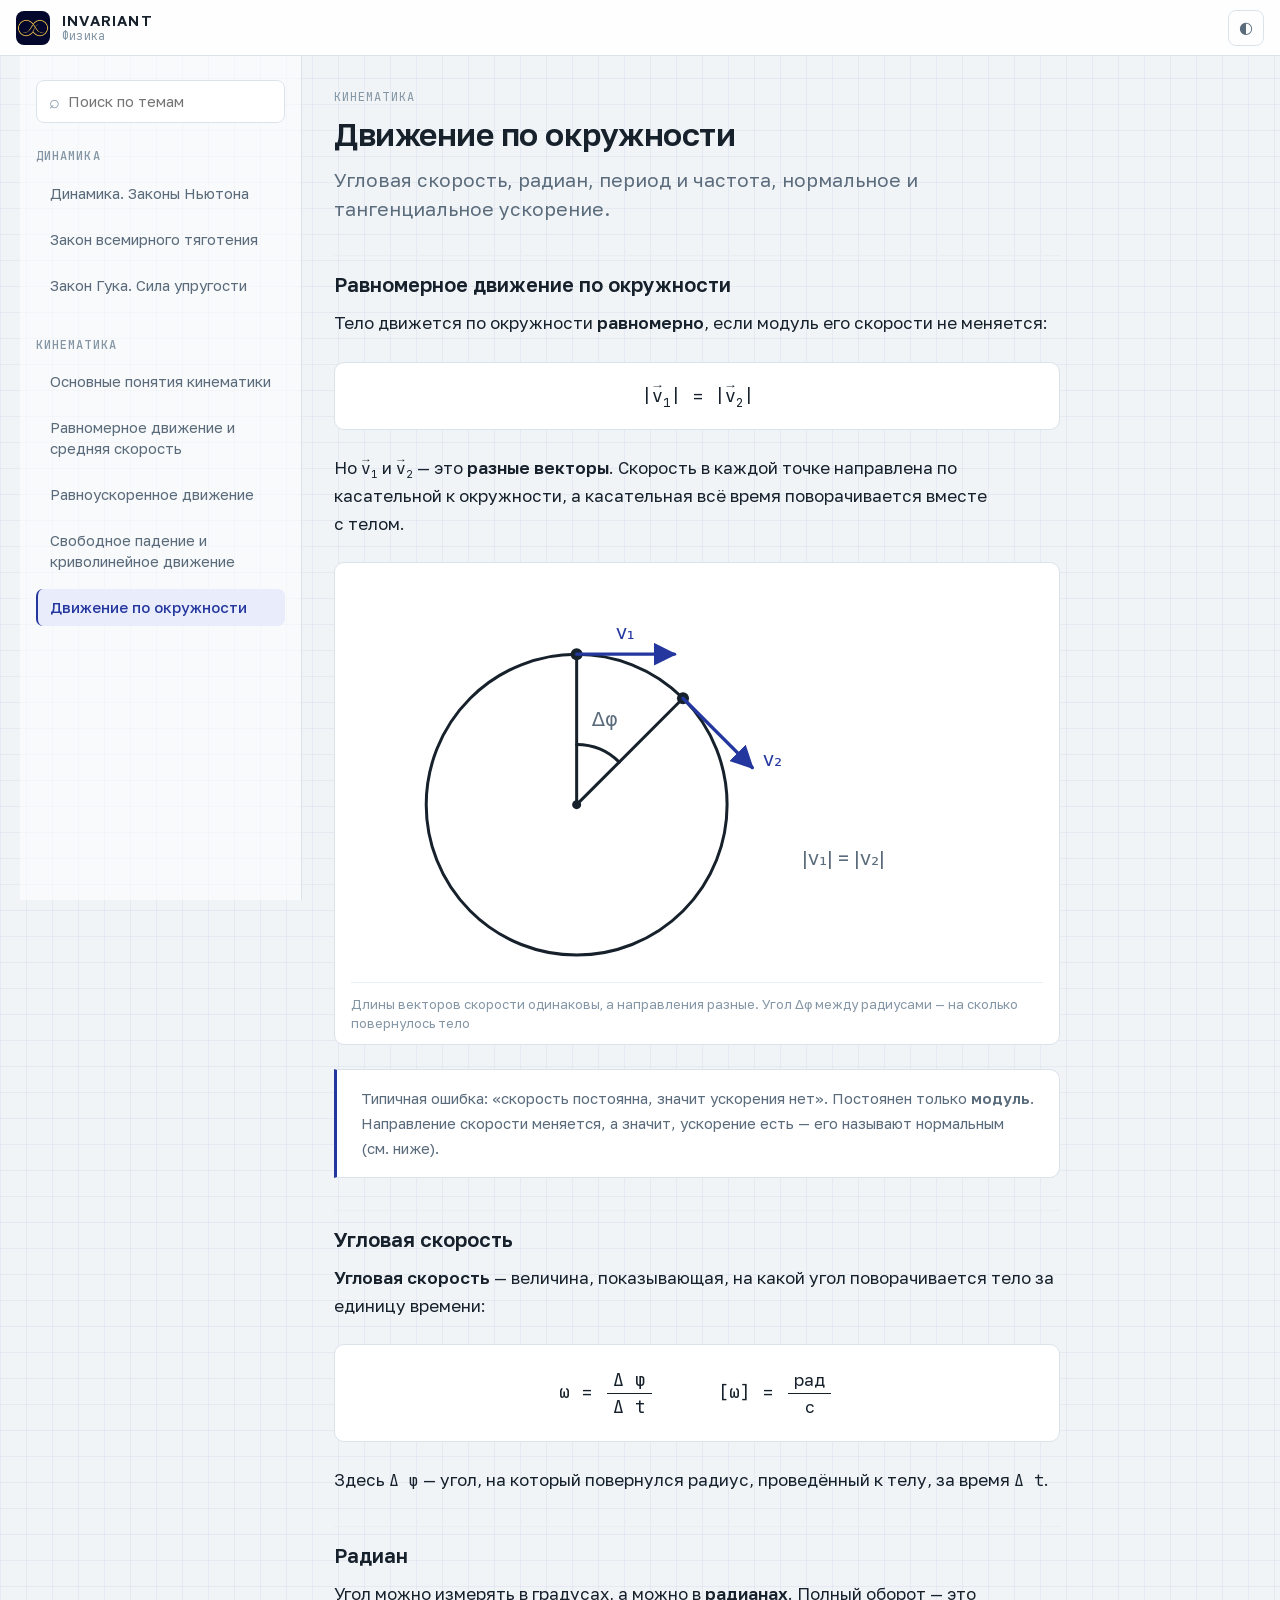
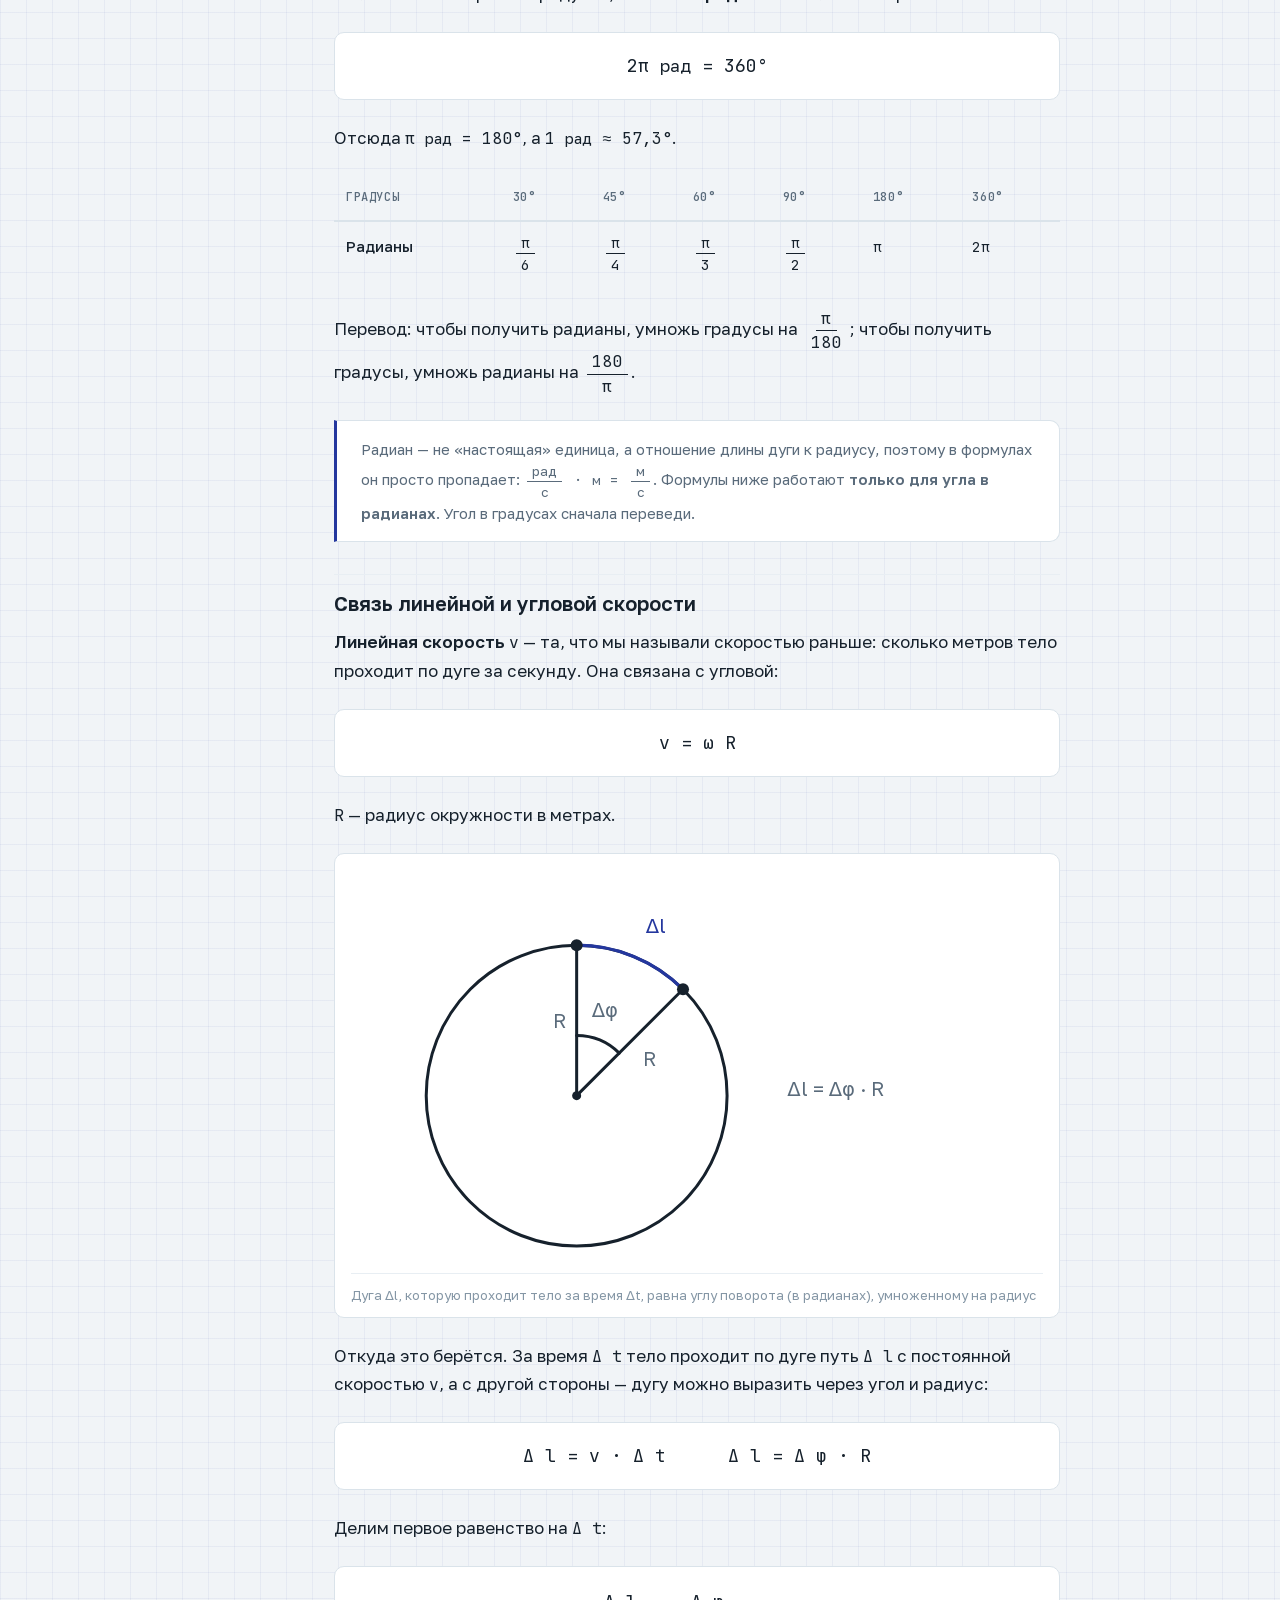
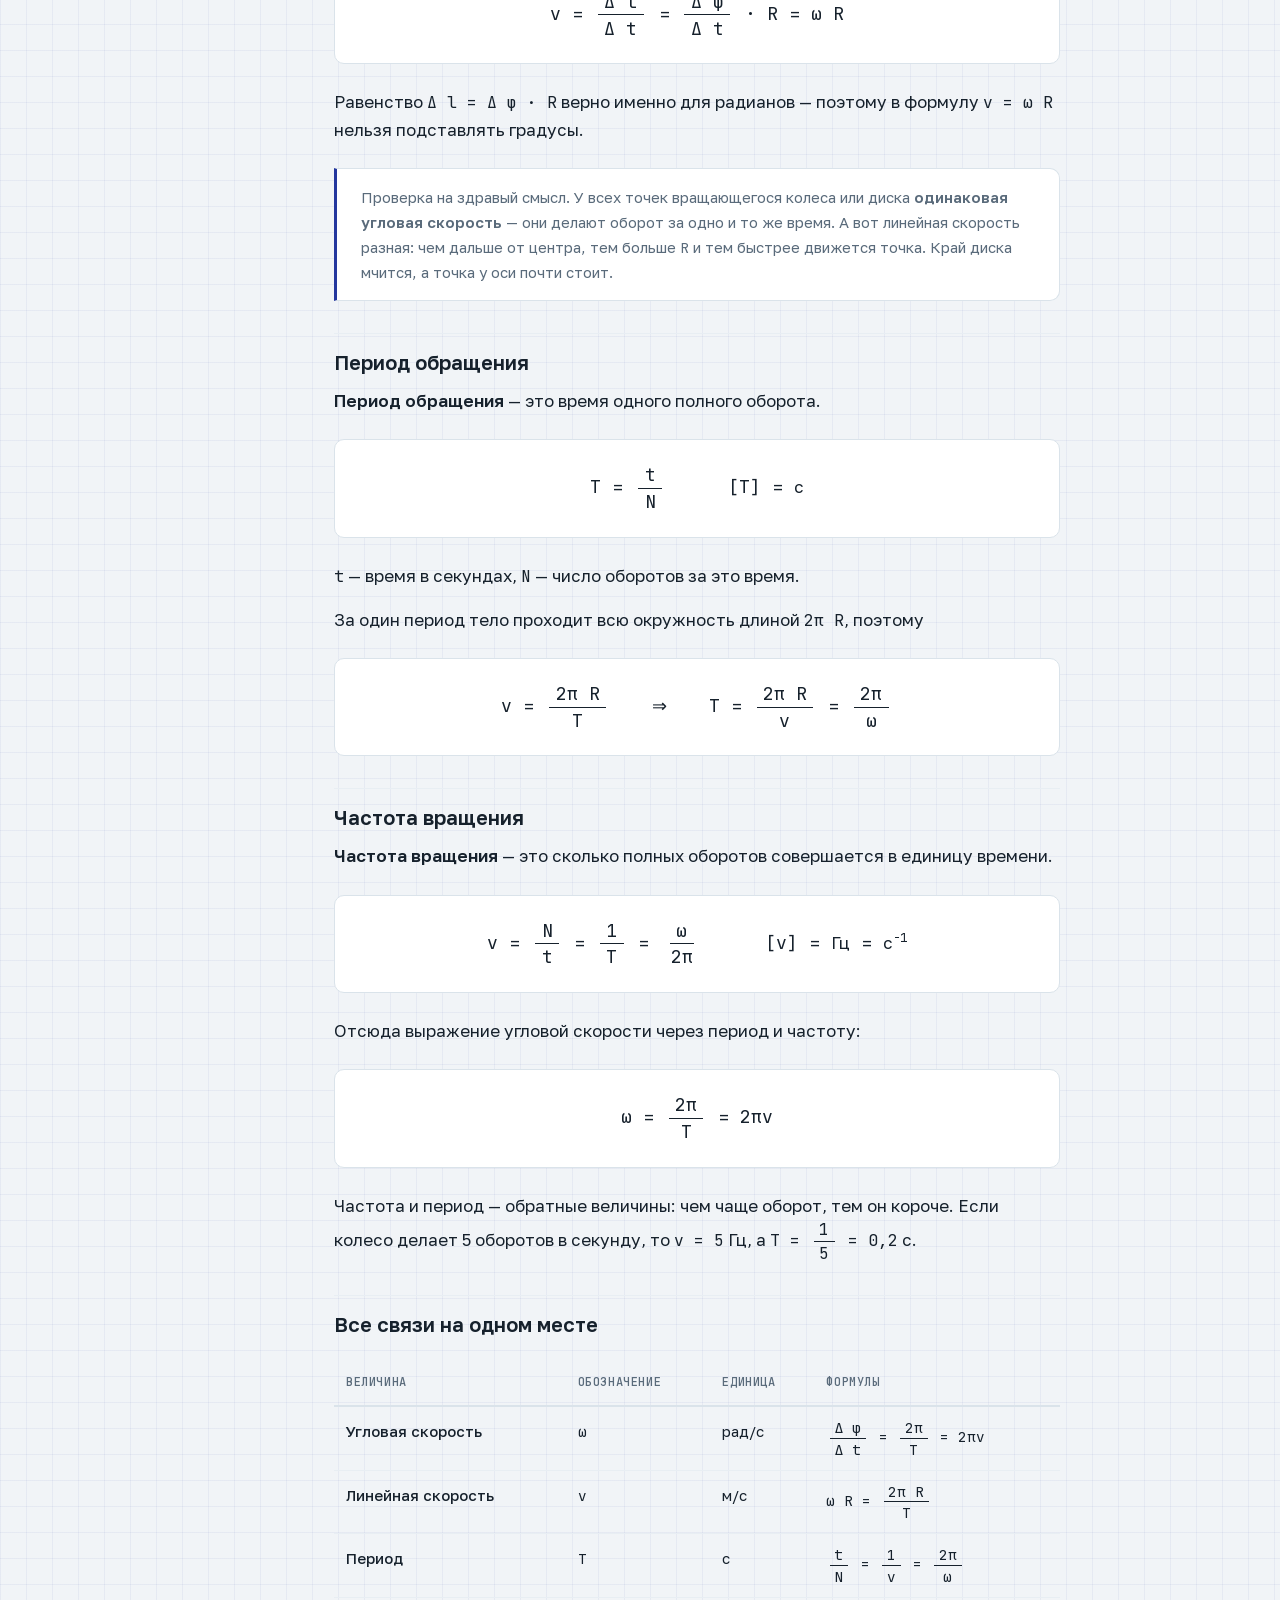
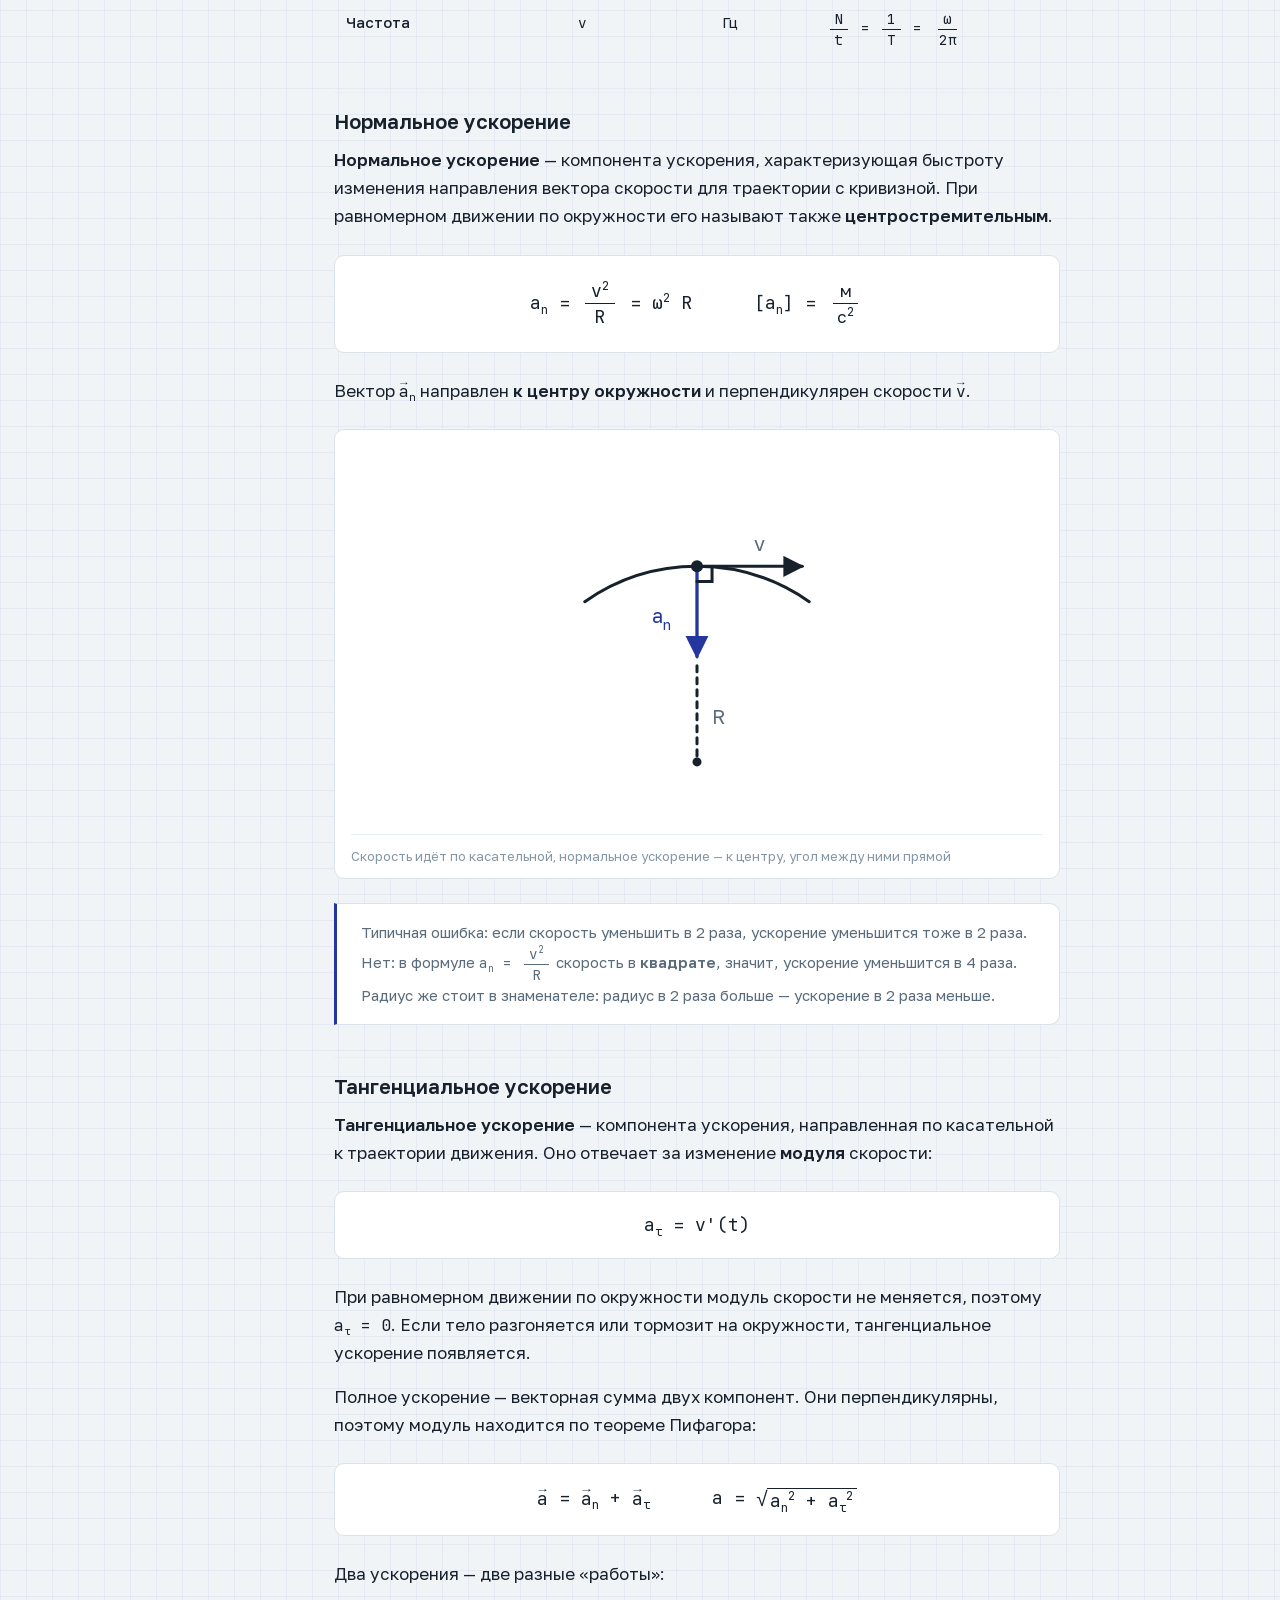
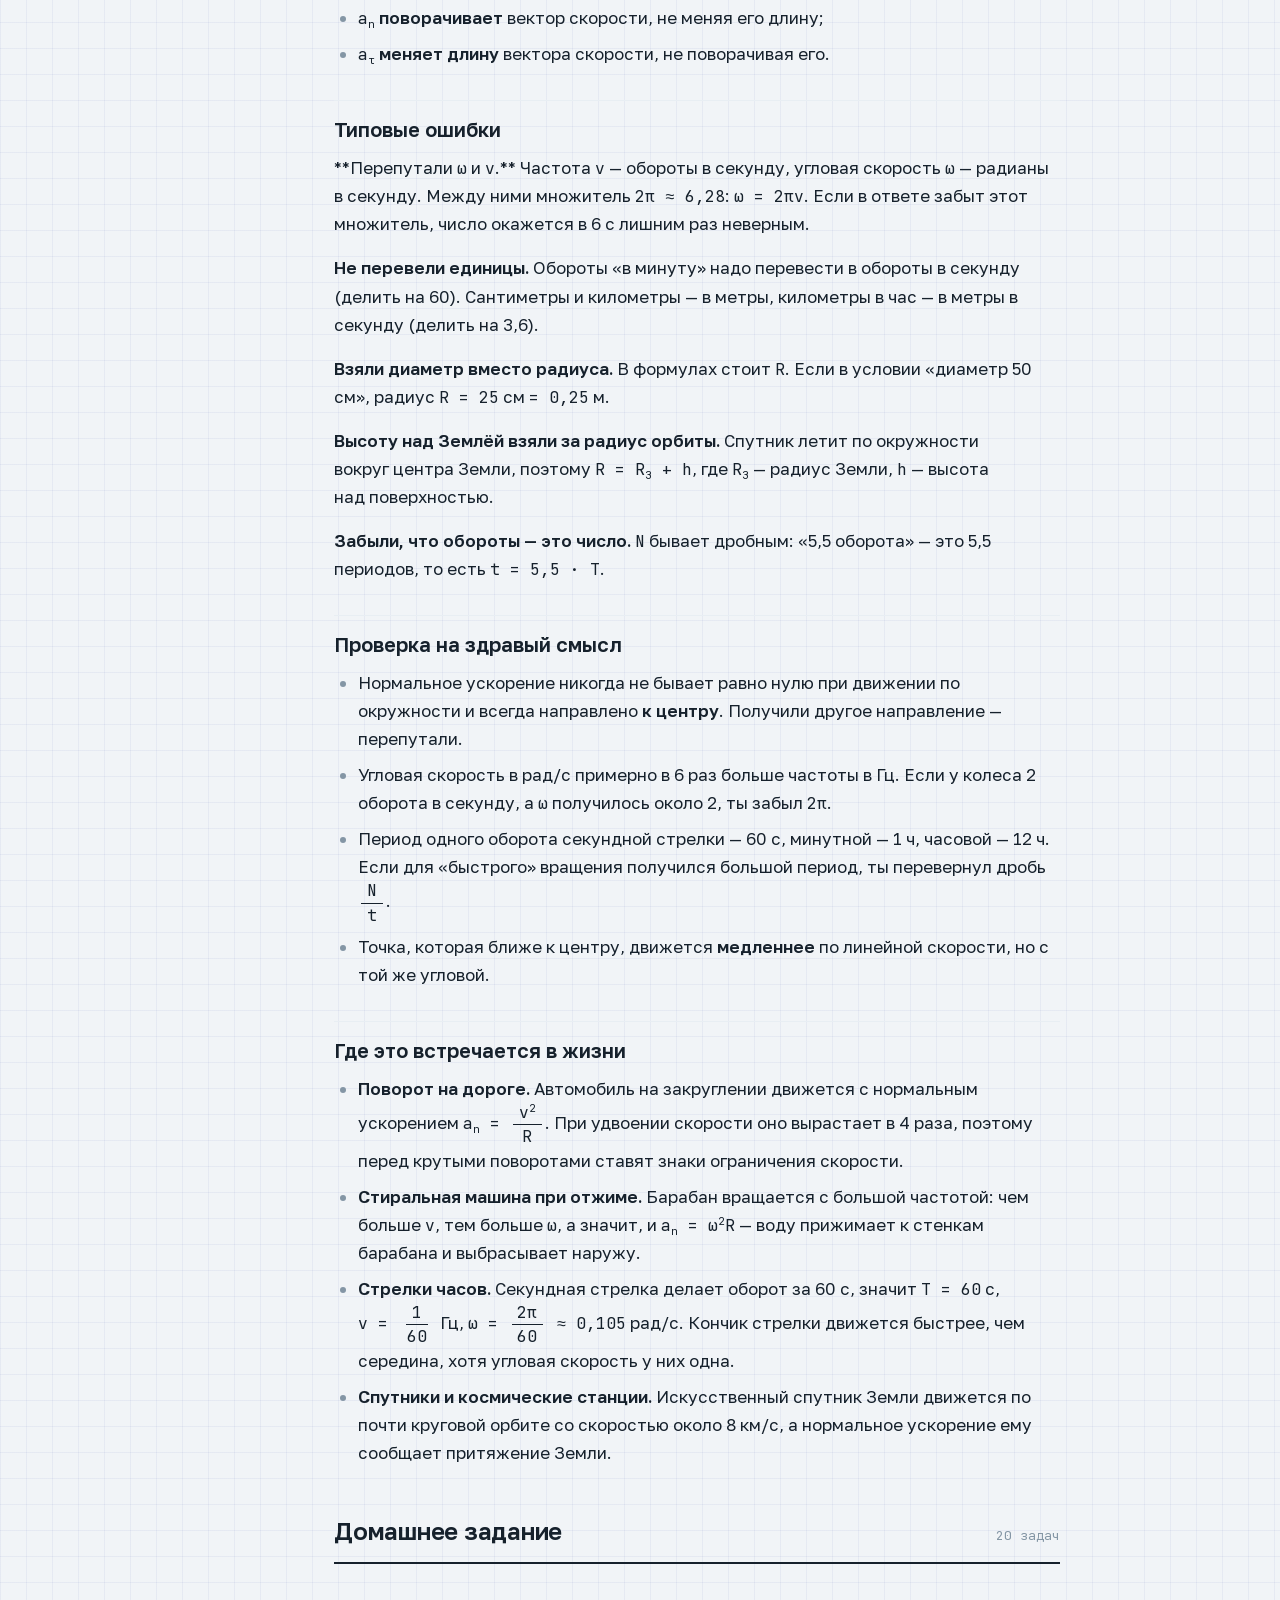
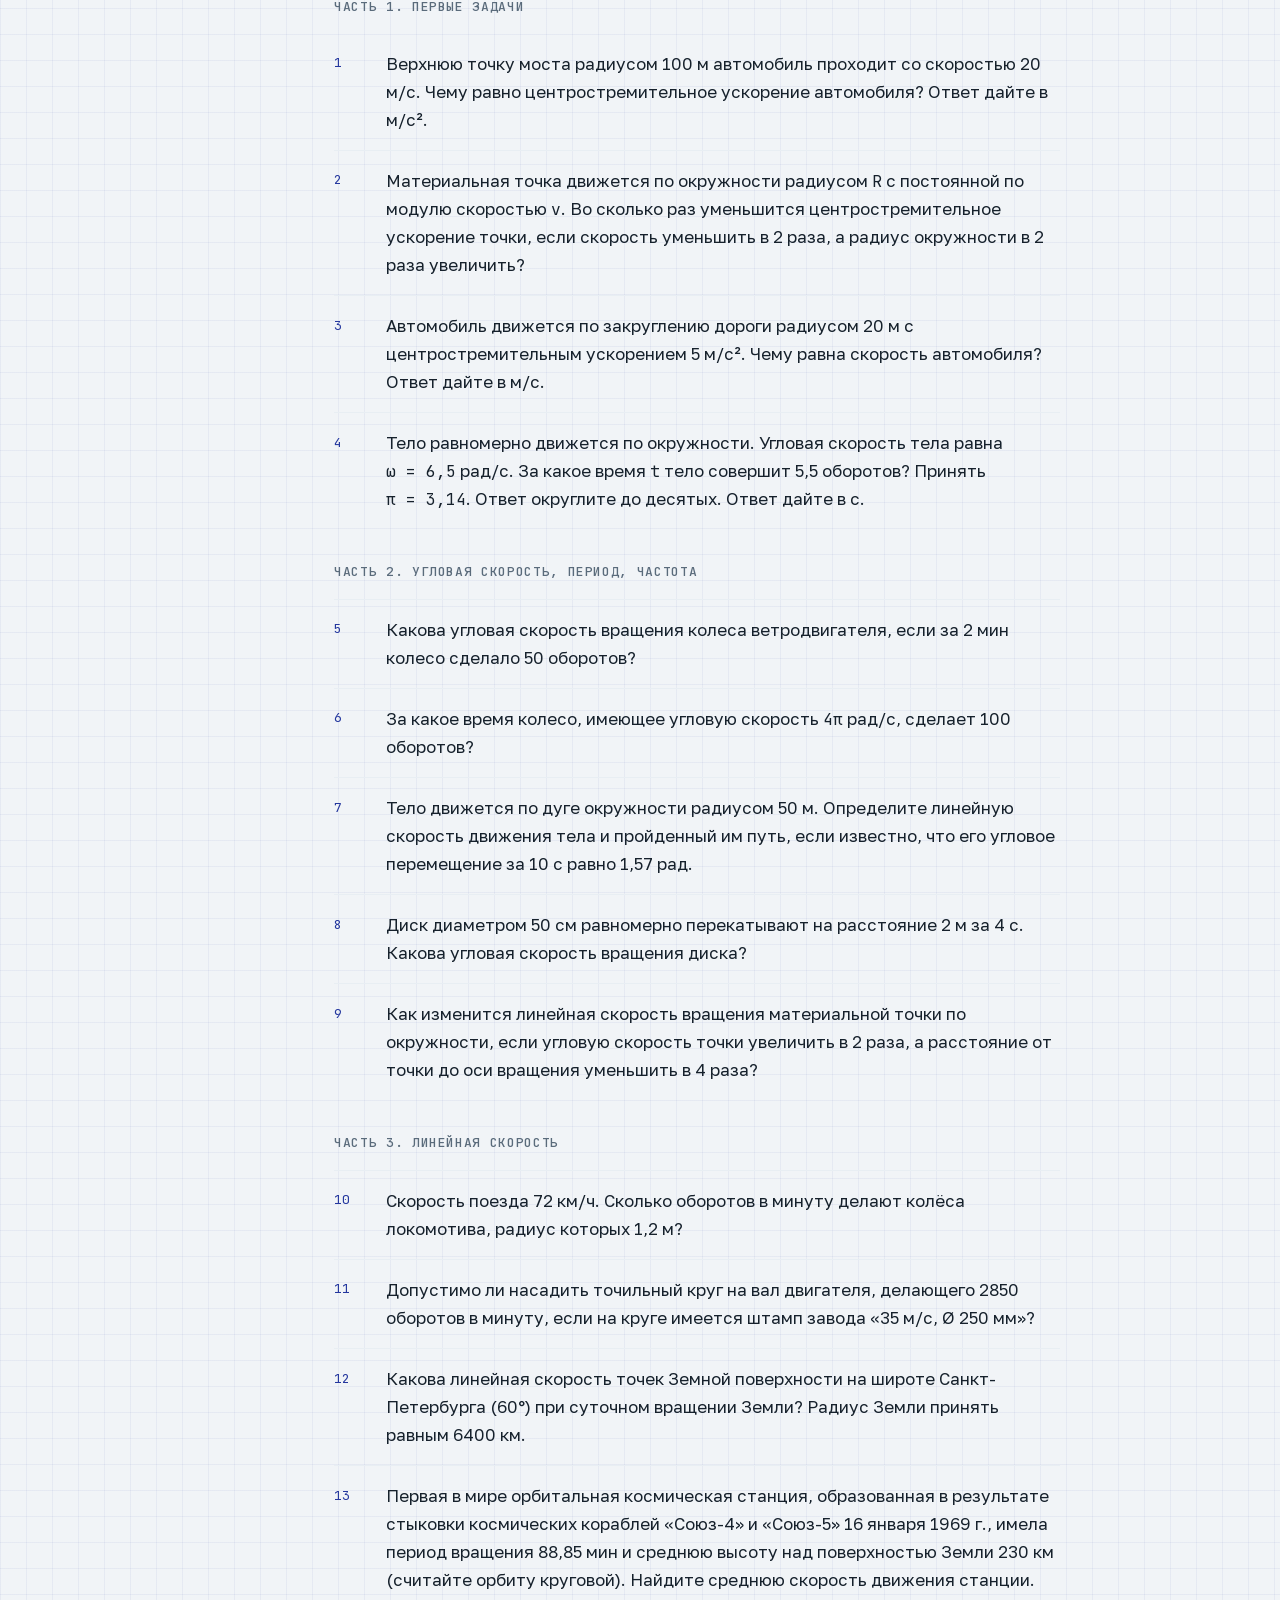
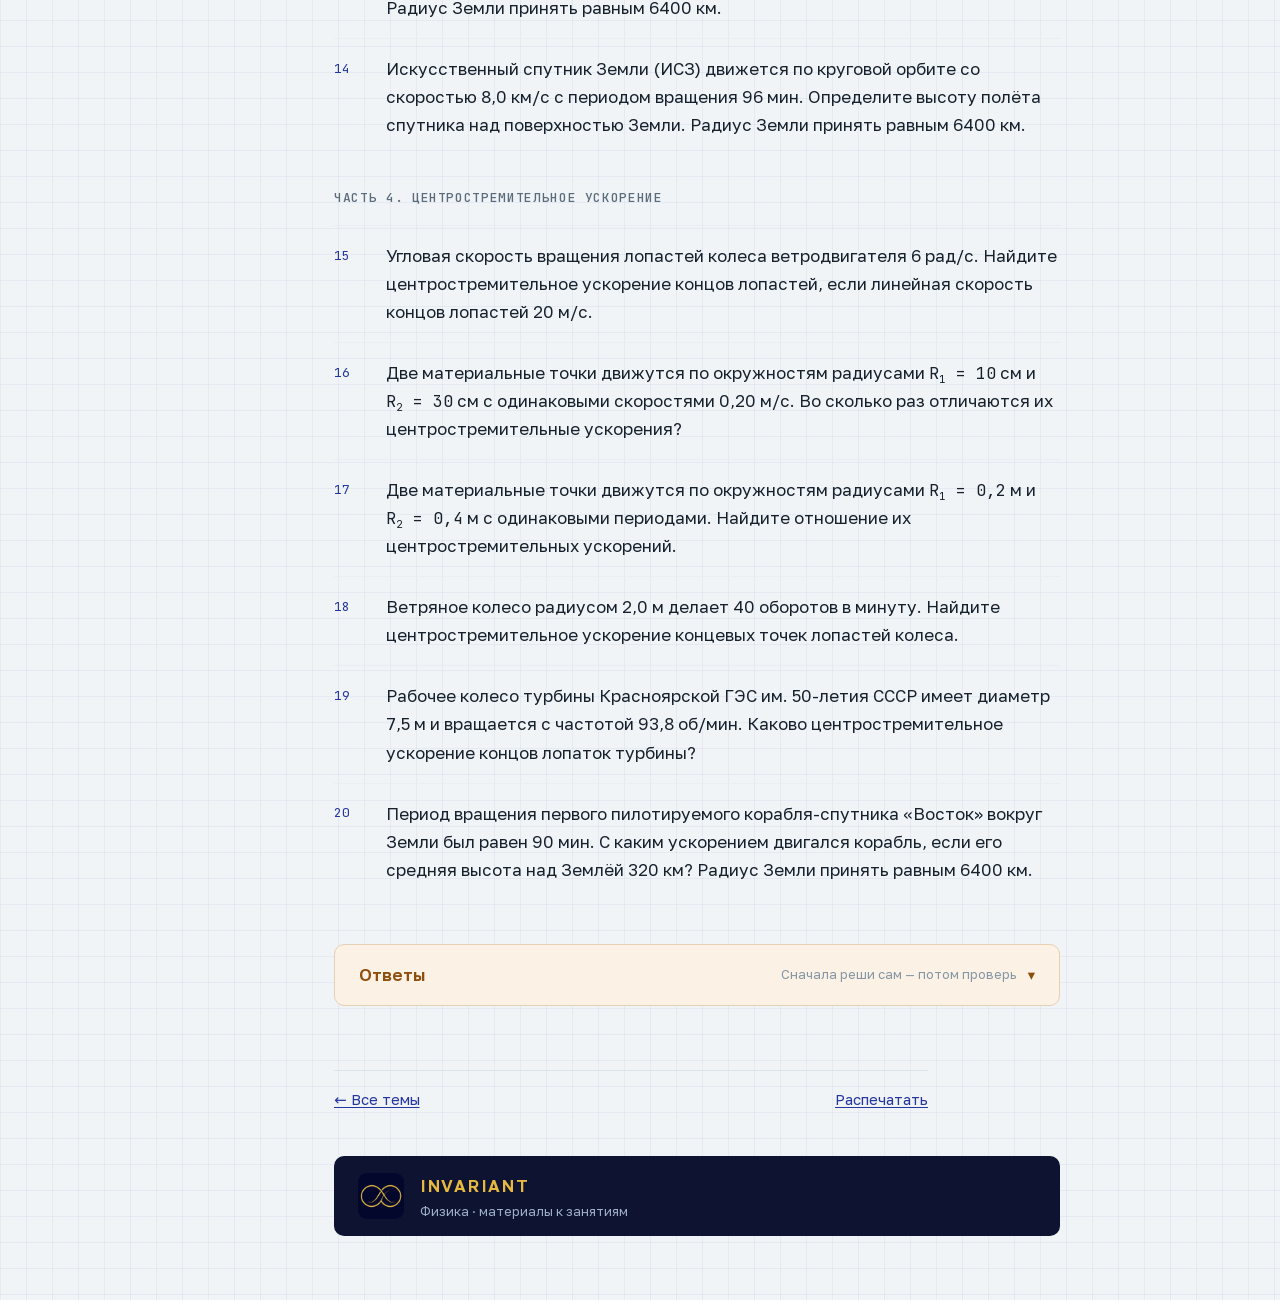
==== commit abcb1be4: "Динамика: три темы с задачами, сайт пересобран Законы Ньютона, закон всемирного тяготения, закон Гук" ====
--- a/docs/t/kinematika/dvizhenie-po-okruzhnosti.html
+++ b/docs/t/kinematika/dvizhenie-po-okruzhnosti.html
@@ -28,7 +28,7 @@
   <span class="search-icon" aria-hidden="true">⌕</span>
   <input type="search" id="nav-search" placeholder="Поиск по темам" autocomplete="off" aria-label="Поиск по темам">
 </label>
-<div id="nav-list"><div class="nav-group"><h3>Кинематика</h3><ul><li><a href="../../t/kinematika/osnovnye-ponyatiya.html">Основные понятия кинематики</a></li><li><a href="../../t/kinematika/srednyaya-skorost.html">Равномерное движение и средняя скорость</a></li><li><a href="../../t/kinematika/ravnouskorennoe-dvizhenie.html">Равноускоренное движение</a></li><li><a href="../../t/kinematika/svobodnoe-padenie-i-krivolineynoe-dvizhenie.html">Свободное падение и криволинейное движение</a></li><li><a href="../../t/kinematika/dvizhenie-po-okruzhnosti.html" class="active">Движение по окружности</a></li></ul></div></div>
+<div id="nav-list"><div class="nav-group"><h3>Динамика</h3><ul><li><a href="../../t/dinamika/zakony-nyutona.html">Динамика. Законы Ньютона</a></li><li><a href="../../t/dinamika/zakon-vsemirnogo-tyagoteniya.html">Закон всемирного тяготения</a></li><li><a href="../../t/dinamika/zakon-guka.html">Закон Гука. Сила упругости</a></li></ul></div><div class="nav-group"><h3>Кинематика</h3><ul><li><a href="../../t/kinematika/osnovnye-ponyatiya.html">Основные понятия кинематики</a></li><li><a href="../../t/kinematika/srednyaya-skorost.html">Равномерное движение и средняя скорость</a></li><li><a href="../../t/kinematika/ravnouskorennoe-dvizhenie.html">Равноускоренное движение</a></li><li><a href="../../t/kinematika/svobodnoe-padenie-i-krivolineynoe-dvizhenie.html">Свободное падение и криволинейное движение</a></li><li><a href="../../t/kinematika/dvizhenie-po-okruzhnosti.html" class="active">Движение по окружности</a></li></ul></div></div>
 <p class="nav-empty" id="nav-empty" hidden>Ничего не нашлось</p>
 </div>
 </nav>
